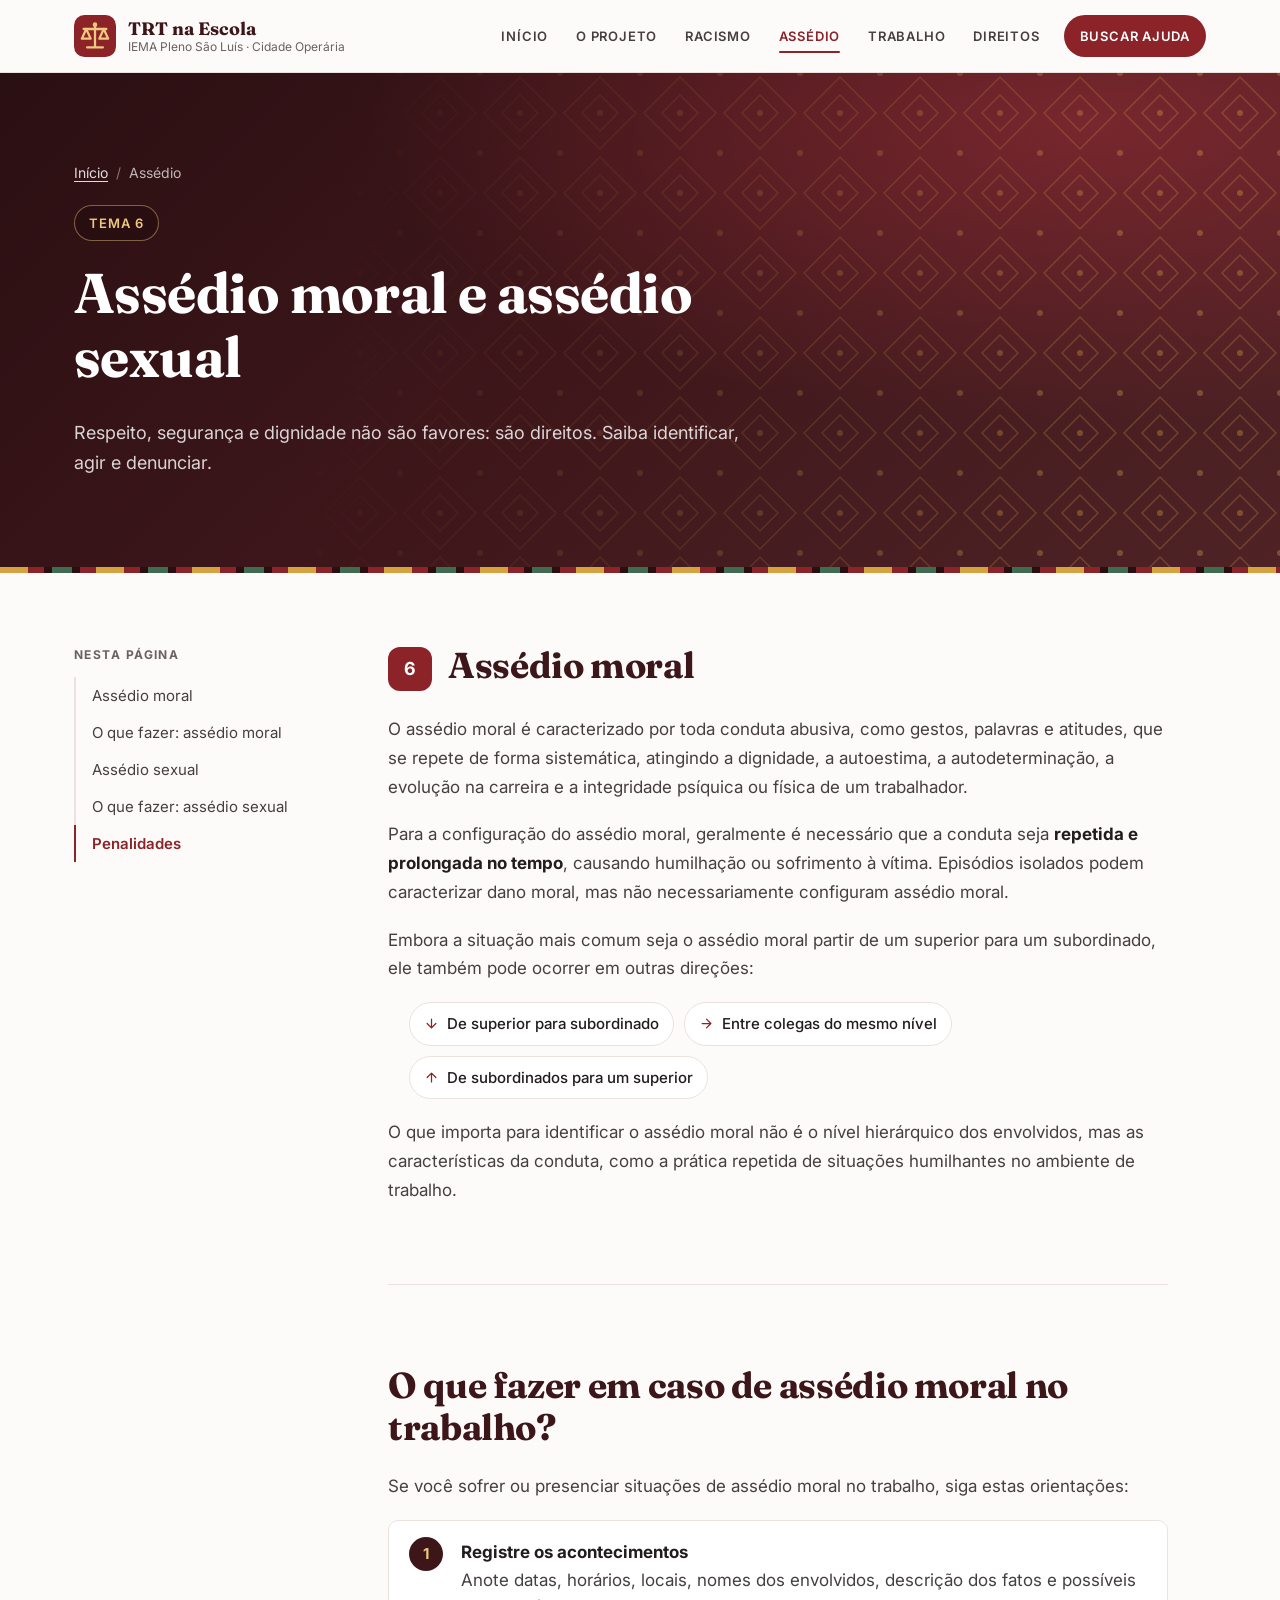
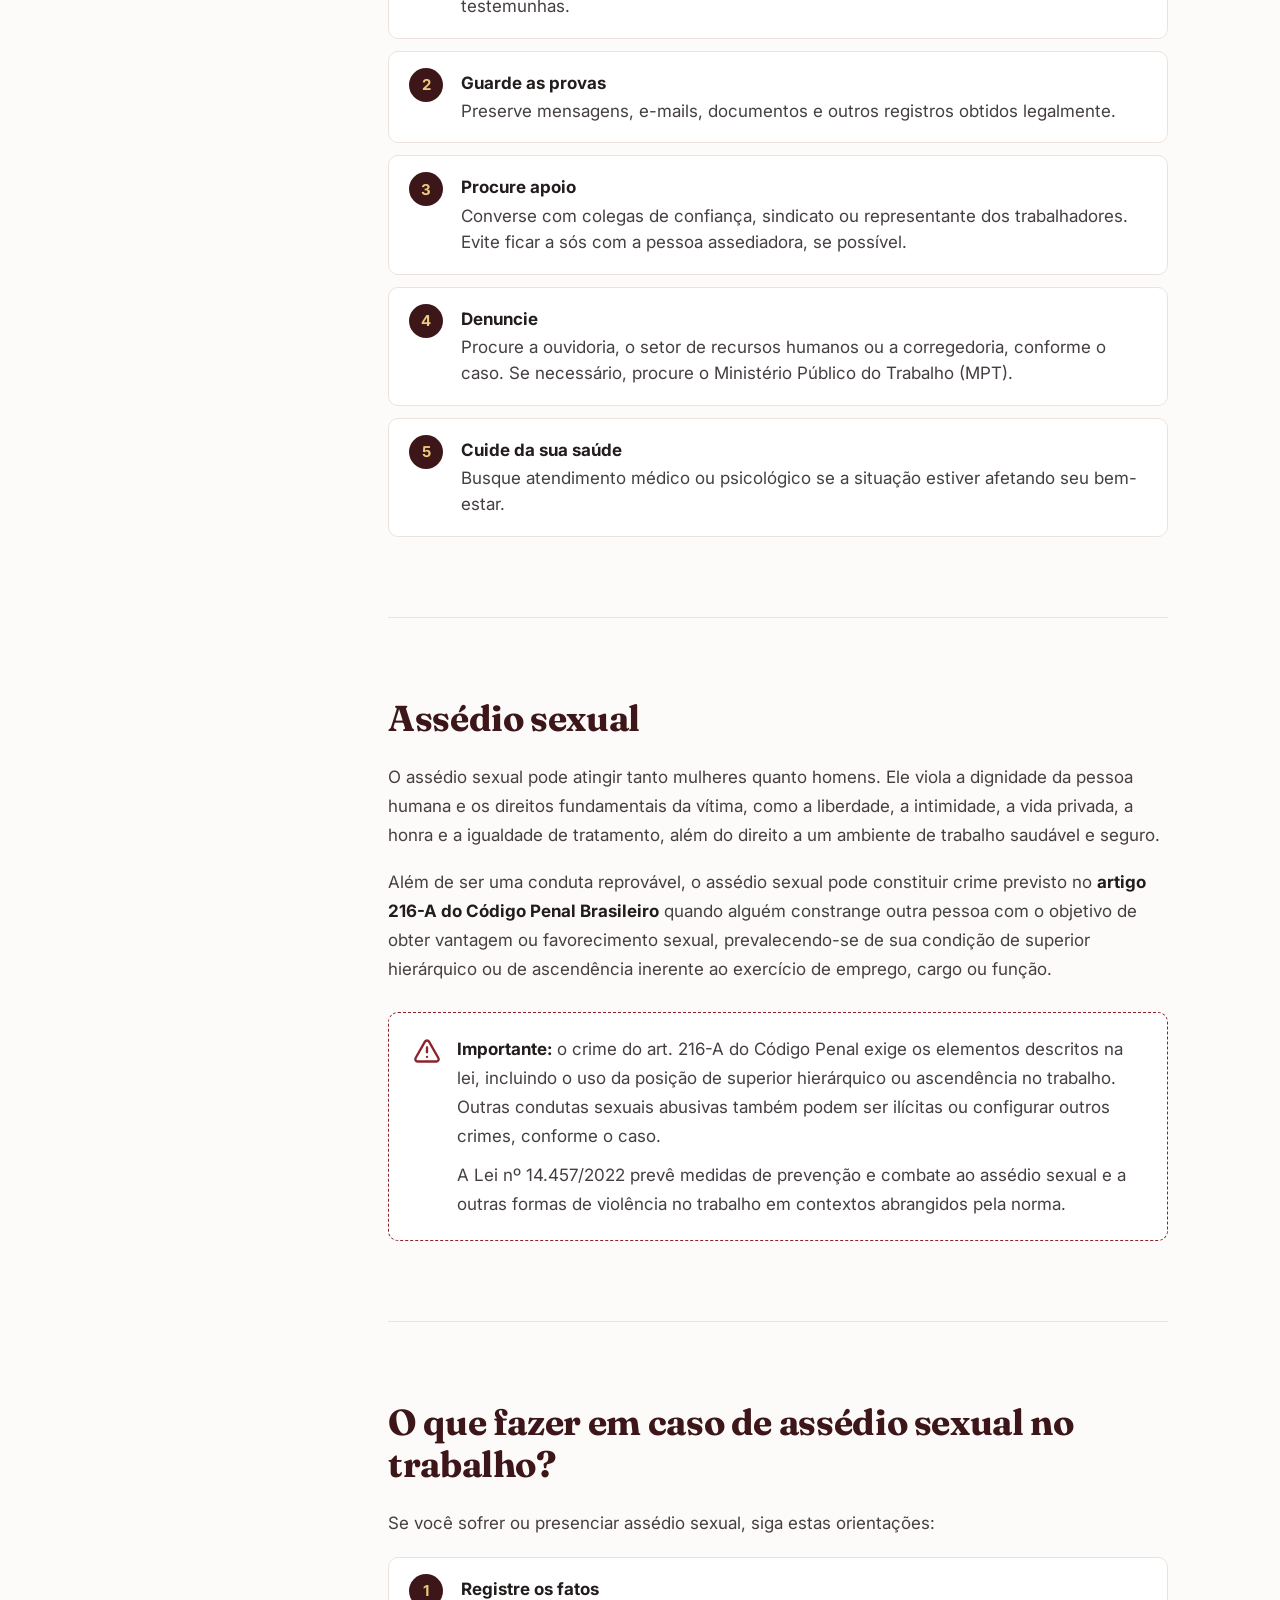
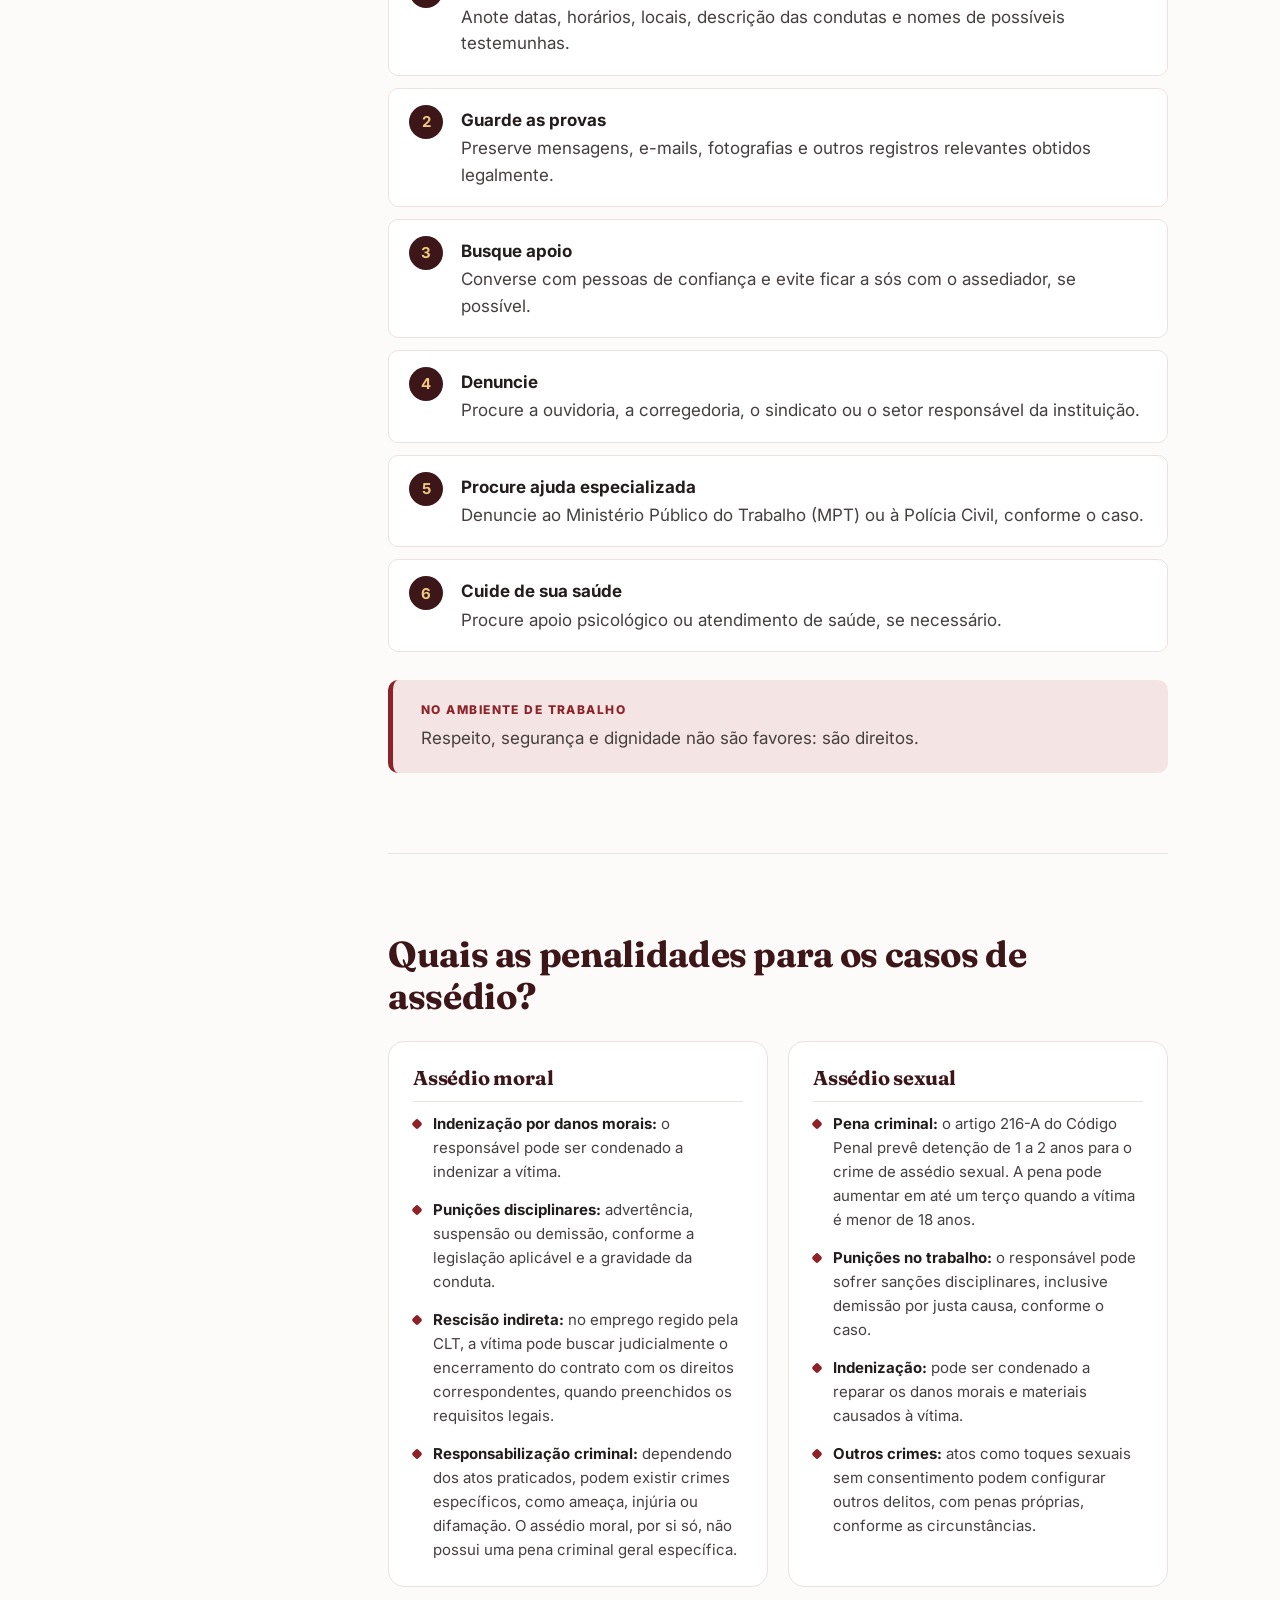
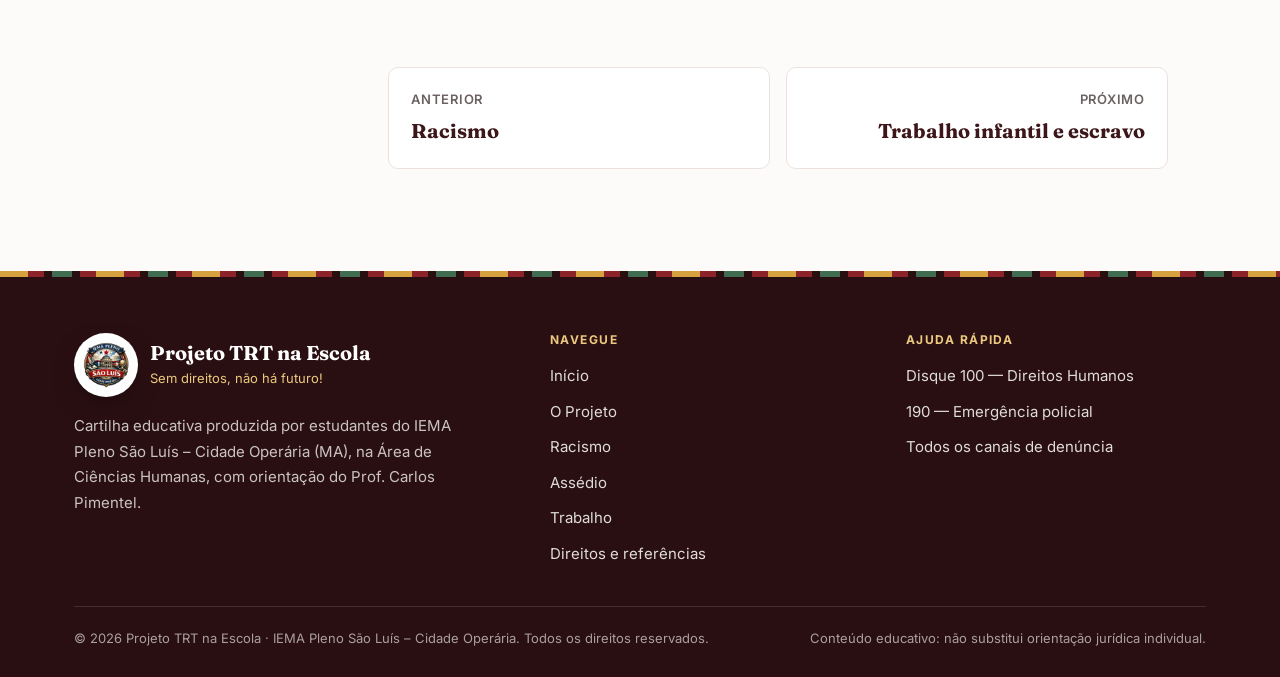
==== assedio.html @ 4704fff2 "Site do Projeto TRT na Escola Cartilha educativa do IEMA Pleno São Luís – Cidade Operária em formato" ====
<!doctype html>
<html lang="pt-BR">
<head>
  <meta charset="utf-8">
  <meta name="viewport" content="width=device-width, initial-scale=1">
  <title>Assédio moral e sexual — TRT na Escola</title>
  <meta name="description" content="O que é assédio moral e assédio sexual no trabalho, o que fazer, como denunciar e quais são as penalidades.">
  <meta name="theme-color" content="#3d161a">
  <meta property="og:type" content="article">
  <meta property="og:locale" content="pt_BR">
  <meta property="og:title" content="Assédio moral e sexual — TRT na Escola">
  <link rel="icon" href="assets/img/favicon.svg" type="image/svg+xml">
  <link rel="preconnect" href="https://fonts.googleapis.com">
  <link rel="preconnect" href="https://fonts.gstatic.com" crossorigin>
  <link href="https://fonts.googleapis.com/css2?family=Fraunces:ital,opsz,wght@0,9..144,500;0,9..144,700;1,9..144,500&family=Inter:wght@400;500;600;700;800&display=swap" rel="stylesheet">
  <link rel="stylesheet" href="assets/css/style.css">
  <script src="assets/js/main.js" defer></script>
</head>
<body>
  <a class="skip-link" href="#conteudo">Pular para o conteúdo</a>

  <header class="site-header">
    <div class="container header-inner">
      <a class="brand" href="index.html" aria-label="Projeto TRT na Escola — página inicial">
        <img class="brand-mark" src="assets/img/favicon.svg" alt="" width="42" height="42">
        <span class="brand-text">
          <strong>TRT na Escola</strong>
          <small>IEMA Pleno São Luís · Cidade Operária</small>
        </span>
      </a>
      <button class="nav-toggle" type="button" aria-expanded="false" aria-controls="menu" aria-label="Abrir menu">
        <svg class="icon icon-open" viewBox="0 0 24 24" aria-hidden="true"><path d="M4 6h16M4 12h16M4 18h16"/></svg>
        <svg class="icon icon-close" viewBox="0 0 24 24" aria-hidden="true"><path d="M18 6 6 18M6 6l12 12"/></svg>
      </button>
      <nav id="menu" class="site-nav" aria-label="Navegação principal">
        <ul>
          <li><a href="index.html">Início</a></li>
          <li><a href="projeto.html">O Projeto</a></li>
          <li><a href="racismo.html">Racismo</a></li>
          <li><a href="assedio.html" aria-current="page">Assédio</a></li>
          <li><a href="trabalho.html">Trabalho</a></li>
          <li><a href="direitos.html">Direitos</a></li>
          <li><a class="nav-cta" href="direitos.html#ajuda">Buscar ajuda</a></li>
        </ul>
      </nav>
    </div>
  </header>

  <main id="conteudo">
    <section class="page-hero" aria-labelledby="page-title">
      <div class="container">
        <ol class="breadcrumb">
          <li><a href="index.html">Início</a></li>
          <li aria-current="page">Assédio</li>
        </ol>
        <p class="eyebrow">Tema 6</p>
        <h1 id="page-title">Assédio moral e assédio sexual</h1>
        <p class="lead">Respeito, segurança e dignidade não são favores: são direitos. Saiba identificar, agir e denunciar.</p>
      </div>
    </section>
    <div class="kente" aria-hidden="true"></div>

    <div class="container doc-layout">
      <nav class="toc" aria-label="Nesta página">
        <p class="toc-title">Nesta página</p>
        <ol>
          <li><a href="#moral">Assédio moral</a></li>
          <li><a href="#moral-o-que-fazer">O que fazer: assédio moral</a></li>
          <li><a href="#sexual">Assédio sexual</a></li>
          <li><a href="#sexual-o-que-fazer">O que fazer: assédio sexual</a></li>
          <li><a href="#penalidades">Penalidades</a></li>
        </ol>
      </nav>

      <article class="prose">
        <section class="doc-section" id="moral" aria-labelledby="moral-title">
          <h2 id="moral-title"><span class="section-num">6</span>Assédio moral</h2>
          <p>O assédio moral é caracterizado por toda conduta abusiva, como gestos, palavras e atitudes, que se repete de forma sistemática, atingindo a dignidade, a autoestima, a autodeterminação, a evolução na carreira e a integridade psíquica ou física de um trabalhador.</p>
          <p>Para a configuração do assédio moral, geralmente é necessário que a conduta seja <strong>repetida e prolongada no tempo</strong>, causando humilhação ou sofrimento à vítima. Episódios isolados podem caracterizar dano moral, mas não necessariamente configuram assédio moral.</p>
          <p>Embora a situação mais comum seja o assédio moral partir de um superior para um subordinado, ele também pode ocorrer em outras direções:</p>
          <ul class="chips" aria-label="Quem pode praticar assédio moral">
            <li><svg class="icon" viewBox="0 0 24 24" aria-hidden="true"><path d="M12 5v14M19 12l-7 7-7-7"/></svg>De superior para subordinado</li>
            <li><svg class="icon" viewBox="0 0 24 24" aria-hidden="true"><path d="M5 12h14M12 5l7 7-7 7"/></svg>Entre colegas do mesmo nível</li>
            <li><svg class="icon" viewBox="0 0 24 24" aria-hidden="true"><path d="M12 19V5M5 12l7-7 7 7"/></svg>De subordinados para um superior</li>
          </ul>
          <p>O que importa para identificar o assédio moral não é o nível hierárquico dos envolvidos, mas as características da conduta, como a prática repetida de situações humilhantes no ambiente de trabalho.</p>
        </section>

        <section class="doc-section" id="moral-o-que-fazer" aria-labelledby="moral-fazer-title">
          <h2 id="moral-fazer-title">O que fazer em caso de assédio moral no trabalho?</h2>
          <p>Se você sofrer ou presenciar situações de assédio moral no trabalho, siga estas orientações:</p>
          <ol class="steps">
            <li><strong>Registre os acontecimentos</strong>Anote datas, horários, locais, nomes dos envolvidos, descrição dos fatos e possíveis testemunhas.</li>
            <li><strong>Guarde as provas</strong>Preserve mensagens, e-mails, documentos e outros registros obtidos legalmente.</li>
            <li><strong>Procure apoio</strong>Converse com colegas de confiança, sindicato ou representante dos trabalhadores. Evite ficar a sós com a pessoa assediadora, se possível.</li>
            <li><strong>Denuncie</strong>Procure a ouvidoria, o setor de recursos humanos ou a corregedoria, conforme o caso. Se necessário, procure o Ministério Público do Trabalho (MPT).</li>
            <li><strong>Cuide da sua saúde</strong>Busque atendimento médico ou psicológico se a situação estiver afetando seu bem-estar.</li>
          </ol>
        </section>

        <section class="doc-section" id="sexual" aria-labelledby="sexual-title">
          <h2 id="sexual-title">Assédio sexual</h2>
          <p>O assédio sexual pode atingir tanto mulheres quanto homens. Ele viola a dignidade da pessoa humana e os direitos fundamentais da vítima, como a liberdade, a intimidade, a vida privada, a honra e a igualdade de tratamento, além do direito a um ambiente de trabalho saudável e seguro.</p>
          <p>Além de ser uma conduta reprovável, o assédio sexual pode constituir crime previsto no <strong>artigo 216-A do Código Penal Brasileiro</strong> quando alguém constrange outra pessoa com o objetivo de obter vantagem ou favorecimento sexual, prevalecendo-se de sua condição de superior hierárquico ou de ascendência inerente ao exercício de emprego, cargo ou função.</p>
          <div class="law-box">
            <svg class="icon" viewBox="0 0 24 24" aria-hidden="true"><path d="m21.73 18-8-14a2 2 0 0 0-3.48 0l-8 14A2 2 0 0 0 4 21h16a2 2 0 0 0 1.73-3ZM12 9v4M12 17h.01"/></svg>
            <div>
              <p><strong>Importante:</strong> o crime do art. 216-A do Código Penal exige os elementos descritos na lei, incluindo o uso da posição de superior hierárquico ou ascendência no trabalho. Outras condutas sexuais abusivas também podem ser ilícitas ou configurar outros crimes, conforme o caso.</p>
              <p>A Lei nº 14.457/2022 prevê medidas de prevenção e combate ao assédio sexual e a outras formas de violência no trabalho em contextos abrangidos pela norma.</p>
            </div>
          </div>
        </section>

        <section class="doc-section" id="sexual-o-que-fazer" aria-labelledby="sexual-fazer-title">
          <h2 id="sexual-fazer-title">O que fazer em caso de assédio sexual no trabalho?</h2>
          <p>Se você sofrer ou presenciar assédio sexual, siga estas orientações:</p>
          <ol class="steps">
            <li><strong>Registre os fatos</strong>Anote datas, horários, locais, descrição das condutas e nomes de possíveis testemunhas.</li>
            <li><strong>Guarde as provas</strong>Preserve mensagens, e-mails, fotografias e outros registros relevantes obtidos legalmente.</li>
            <li><strong>Busque apoio</strong>Converse com pessoas de confiança e evite ficar a sós com o assediador, se possível.</li>
            <li><strong>Denuncie</strong>Procure a ouvidoria, a corregedoria, o sindicato ou o setor responsável da instituição.</li>
            <li><strong>Procure ajuda especializada</strong>Denuncie ao Ministério Público do Trabalho (MPT) ou à Polícia Civil, conforme o caso.</li>
            <li><strong>Cuide de sua saúde</strong>Procure apoio psicológico ou atendimento de saúde, se necessário.</li>
          </ol>
          <aside class="callout">
            <span class="callout-label">No ambiente de trabalho</span>
            <p>Respeito, segurança e dignidade não são favores: são direitos.</p>
          </aside>
        </section>

        <section class="doc-section" id="penalidades" aria-labelledby="penalidades-title">
          <h2 id="penalidades-title">Quais as penalidades para os casos de assédio?</h2>
          <div class="penalty-grid">
            <div class="penalty-card">
              <h3>Assédio moral</h3>
              <ul>
                <li><strong>Indenização por danos morais:</strong> o responsável pode ser condenado a indenizar a vítima.</li>
                <li><strong>Punições disciplinares:</strong> advertência, suspensão ou demissão, conforme a legislação aplicável e a gravidade da conduta.</li>
                <li><strong>Rescisão indireta:</strong> no emprego regido pela CLT, a vítima pode buscar judicialmente o encerramento do contrato com os direitos correspondentes, quando preenchidos os requisitos legais.</li>
                <li><strong>Responsabilização criminal:</strong> dependendo dos atos praticados, podem existir crimes específicos, como ameaça, injúria ou difamação. O assédio moral, por si só, não possui uma pena criminal geral específica.</li>
              </ul>
            </div>
            <div class="penalty-card">
              <h3>Assédio sexual</h3>
              <ul>
                <li><strong>Pena criminal:</strong> o artigo 216-A do Código Penal prevê detenção de 1 a 2 anos para o crime de assédio sexual. A pena pode aumentar em até um terço quando a vítima é menor de 18 anos.</li>
                <li><strong>Punições no trabalho:</strong> o responsável pode sofrer sanções disciplinares, inclusive demissão por justa causa, conforme o caso.</li>
                <li><strong>Indenização:</strong> pode ser condenado a reparar os danos morais e materiais causados à vítima.</li>
                <li><strong>Outros crimes:</strong> atos como toques sexuais sem consentimento podem configurar outros delitos, com penas próprias, conforme as circunstâncias.</li>
              </ul>
            </div>
          </div>
        </section>

        <nav class="page-nav" aria-label="Navegação entre páginas">
          <a href="racismo.html"><small>Anterior</small><span>Racismo</span></a>
          <a class="next" href="trabalho.html"><small>Próximo</small><span>Trabalho infantil e escravo</span></a>
        </nav>
      </article>
    </div>
  </main>

  <footer class="site-footer">
    <div class="kente" aria-hidden="true"></div>
    <div class="container">
      <div class="footer-grid">
        <div>
          <div class="footer-brand">
            <img class="school-seal footer-seal" src="assets/img/logo-iema.png" alt="Logo do IEMA Pleno São Luís – Cidade Operária" width="64" height="64">
            <div><strong>Projeto TRT na Escola</strong><small>Sem direitos, não há futuro!</small></div>
          </div>
          <p>Cartilha educativa produzida por estudantes do IEMA Pleno São Luís – Cidade Operária (MA), na Área de Ciências Humanas, com orientação do Prof. Carlos Pimentel.</p>
        </div>
        <nav aria-label="Rodapé">
          <h2>Navegue</h2>
          <ul>
            <li><a href="index.html">Início</a></li>
            <li><a href="projeto.html">O Projeto</a></li>
            <li><a href="racismo.html">Racismo</a></li>
            <li><a href="assedio.html">Assédio</a></li>
            <li><a href="trabalho.html">Trabalho</a></li>
            <li><a href="direitos.html">Direitos e referências</a></li>
          </ul>
        </nav>
        <div>
          <h2>Ajuda rápida</h2>
          <ul>
            <li><a href="tel:100">Disque 100 — Direitos Humanos</a></li>
            <li><a href="tel:190">190 — Emergência policial</a></li>
            <li><a href="direitos.html#ajuda">Todos os canais de denúncia</a></li>
          </ul>
        </div>
      </div>
      <div class="footer-bottom">
        <p>© <span data-year>2026</span> Projeto TRT na Escola · IEMA Pleno São Luís – Cidade Operária. Todos os direitos reservados.</p>
        <p>Conteúdo educativo: não substitui orientação jurídica individual.</p>
      </div>
    </div>
  </footer>

  <button class="to-top" type="button" aria-label="Voltar ao topo">
    <svg class="icon" viewBox="0 0 24 24" aria-hidden="true"><path d="m5 12 7-7 7 7M12 19V5"/></svg>
  </button>
</body>
</html>
---- assets/css/style.css ----
/* ==========================================================================
   Projeto TRT na Escola — IEMA Pleno São Luís Cidade Operária
   Folha de estilos principal
   ========================================================================== */

/* ---------- Tokens ---------- */
:root {
  --wine-950: #2a0f12;
  --wine-900: #3d161a;
  --wine-800: #4f2326;
  --red-700: #8b2329;
  --red-600: #a3313a;
  --gold-500: #d6a23f;
  --gold-300: #ecc97e;
  --rose-100: #f4e4e3;
  --rose-50: #faf2f1;
  --sage-100: #e3ece4;
  --sage-600: #3f6b51;
  --sage-700: #2f5440;

  --ink: #221c1c;
  --ink-soft: #463f3f;
  --muted: #6b6161;
  --line: #ebe2de;
  --paper: #fdfbf9;
  --surface: #ffffff;

  --font-display: "Fraunces", Georgia, "Times New Roman", serif;
  --font-body: "Inter", system-ui, -apple-system, "Segoe UI", Roboto, sans-serif;

  --radius: 16px;
  --radius-sm: 10px;
  --shadow-sm: 0 1px 2px rgba(42, 15, 18, .05), 0 1px 3px rgba(42, 15, 18, .07);
  --shadow-md: 0 14px 32px -14px rgba(42, 15, 18, .28);
  --header-h: 72px;
  --container: 1180px;
  --gutter: 16px;
}

@media (min-width: 640px) {
  :root { --gutter: 24px; }
}

/* ---------- Base ---------- */
*, *::before, *::after { box-sizing: border-box; }

html {
  -webkit-text-size-adjust: 100%;
  scroll-behavior: smooth;
  scroll-padding-top: calc(var(--header-h) + 16px);
}

body {
  margin: 0;
  font-family: var(--font-body);
  font-size: 1.0625rem;
  line-height: 1.7;
  color: var(--ink);
  background: var(--paper);
  -webkit-font-smoothing: antialiased;
  overflow-x: hidden;
}

img, svg { display: block; max-width: 100%; }

a { color: var(--red-700); text-underline-offset: 3px; }
a:hover { color: var(--wine-800); }

h1, h2, h3, h4 {
  font-family: var(--font-display);
  font-weight: 700;
  line-height: 1.15;
  color: var(--wine-900);
  margin: 0 0 .5em;
  letter-spacing: -.01em;
}

p { margin: 0 0 1.1em; }

:focus-visible {
  outline: 3px solid var(--gold-500);
  outline-offset: 3px;
  border-radius: 4px;
}

.container {
  width: 100%;
  max-width: var(--container);
  margin-inline: auto;
  padding-inline: var(--gutter);
}

.visually-hidden {
  position: absolute !important;
  width: 1px; height: 1px;
  overflow: hidden;
  clip: rect(0 0 0 0);
  white-space: nowrap;
}

.skip-link {
  position: absolute;
  left: 16px; top: -60px;
  z-index: 200;
  padding: 10px 16px;
  background: var(--gold-500);
  color: var(--wine-950);
  font-weight: 700;
  border-radius: var(--radius-sm);
  text-decoration: none;
  transition: top .2s;
}
.skip-link:focus { top: 12px; }

.icon {
  width: 1.25em; height: 1.25em;
  flex: none;
  fill: none;
  stroke: currentColor;
  stroke-width: 2;
  stroke-linecap: round;
  stroke-linejoin: round;
}

/* Faixa decorativa inspirada em padronagens afro-brasileiras */
.kente {
  height: 6px;
  background: repeating-linear-gradient(90deg,
    var(--gold-500) 0 28px,
    var(--red-700) 28px 44px,
    var(--wine-950) 44px 52px,
    var(--sage-600) 52px 72px,
    var(--wine-950) 72px 80px,
    var(--red-700) 80px 96px);
}

/* ---------- Header ---------- */
.site-header {
  position: sticky;
  top: 0;
  z-index: 100;
  background: rgba(253, 251, 249, .92);
  backdrop-filter: saturate(160%) blur(10px);
  -webkit-backdrop-filter: saturate(160%) blur(10px);
  border-bottom: 1px solid var(--line);
  transition: box-shadow .25s;
}
.site-header.is-scrolled { box-shadow: 0 6px 20px -12px rgba(42, 15, 18, .35); }

.header-inner {
  display: flex;
  align-items: center;
  gap: 16px;
  min-height: var(--header-h);
}

.brand {
  display: flex;
  align-items: center;
  gap: 12px;
  text-decoration: none;
  color: var(--ink);
  margin-right: auto;
  min-width: 0;
}
.brand-mark { width: 42px; height: 42px; flex: none; }
.brand-text { display: flex; flex-direction: column; line-height: 1.2; min-width: 0; }
.brand-text strong {
  font-family: var(--font-display);
  font-size: 1.125rem;
  color: var(--wine-900);
}
.brand-text small {
  font-size: .75rem;
  color: var(--muted);
  white-space: nowrap;
  overflow: hidden;
  text-overflow: ellipsis;
}

.site-nav ul {
  list-style: none;
  margin: 0;
  padding: 0;
  display: flex;
  align-items: center;
  gap: 4px;
}
.site-nav a {
  position: relative;
  display: block;
  padding: 10px 12px;
  font-size: .8125rem;
  font-weight: 600;
  letter-spacing: .06em;
  text-transform: uppercase;
  text-decoration: none;
  color: var(--ink-soft);
  border-radius: 8px;
  transition: color .2s, background-color .2s;
}
.site-nav a:hover { color: var(--red-700); background: var(--rose-50); }
.site-nav a[aria-current="page"] { color: var(--red-700); }
.site-nav a[aria-current="page"]::after {
  content: "";
  position: absolute;
  left: 12px; right: 12px; bottom: 4px;
  height: 2px;
  border-radius: 2px;
  background: var(--red-700);
}
.site-nav .nav-cta {
  margin-left: 8px;
  background: var(--red-700);
  color: #fff;
  padding-inline: 16px;
  border-radius: 999px;
}
.site-nav .nav-cta:hover { background: var(--wine-800); color: #fff; }

.nav-toggle {
  display: none;
  align-items: center;
  justify-content: center;
  width: 44px; height: 44px;
  border: 1px solid var(--line);
  border-radius: 10px;
  background: var(--surface);
  color: var(--wine-900);
  cursor: pointer;
}
.nav-toggle .icon { width: 22px; height: 22px; }
.nav-toggle .icon-close { display: none; }
.nav-toggle[aria-expanded="true"] .icon-open { display: none; }
.nav-toggle[aria-expanded="true"] .icon-close { display: block; }

@media (max-width: 1139px) {
  .nav-toggle { display: inline-flex; }
  .site-nav {
    position: absolute;
    top: 100%; left: 0; right: 0;
    background: var(--paper);
    border-bottom: 1px solid var(--line);
    box-shadow: 0 18px 30px -18px rgba(42, 15, 18, .35);
    max-height: 0;
    overflow: hidden;
    visibility: hidden;
    transition: max-height .3s ease, visibility .3s;
  }
  .site-nav.is-open { max-height: 80vh; visibility: visible; }
  .site-nav ul {
    flex-direction: column;
    align-items: stretch;
    gap: 2px;
    padding: 12px var(--gutter) 20px;
  }
  .site-nav a { padding: 14px 12px; font-size: .875rem; }
  .site-nav a[aria-current="page"] { background: var(--rose-50); }
  .site-nav a[aria-current="page"]::after { display: none; }
  .site-nav .nav-cta { margin: 8px 0 0; text-align: center; }
}

@media (max-width: 380px) {
  .brand-text small { display: none; }
}

/* ---------- Botões ---------- */
.btn {
  display: inline-flex;
  align-items: center;
  justify-content: center;
  gap: 10px;
  min-height: 48px;
  padding: 12px 22px;
  border-radius: 999px;
  border: 2px solid transparent;
  font: 600 1rem/1.2 var(--font-body);
  text-decoration: none;
  cursor: pointer;
  transition: transform .2s, background-color .2s, color .2s, border-color .2s;
}
.btn:hover { transform: translateY(-1px); }
.btn-primary { background: var(--gold-500); color: var(--wine-950); }
.btn-primary:hover { background: var(--gold-300); color: var(--wine-950); }
.btn-ghost { border-color: rgba(255, 255, 255, .5); color: #fff; }
.btn-ghost:hover { border-color: #fff; background: rgba(255, 255, 255, .08); color: #fff; }
.btn-dark { background: var(--red-700); color: #fff; }
.btn-dark:hover { background: var(--wine-800); color: #fff; }
.btn-outline { border-color: var(--red-700); color: var(--red-700); background: transparent; }
.btn-outline:hover { background: var(--red-700); color: #fff; }

/* ---------- Hero ---------- */
.hero, .page-hero {
  position: relative;
  isolation: isolate;
  overflow: hidden;
  color: #fff;
  background:
    radial-gradient(1200px 500px at 85% 10%, rgba(163, 49, 58, .55), transparent 60%),
    linear-gradient(135deg, var(--wine-950) 0%, var(--wine-900) 45%, var(--wine-800) 100%);
}
.hero::before, .page-hero::before {
  content: "";
  position: absolute;
  inset: 0;
  z-index: -1;
  background-image: url("data:image/svg+xml,%3Csvg xmlns='http://www.w3.org/2000/svg' width='80' height='80' viewBox='0 0 80 80'%3E%3Cg fill='none' stroke='%23d6a23f' stroke-opacity='.28' stroke-width='1.4'%3E%3Cpath d='M40 4 76 40 40 76 4 40Z'/%3E%3Cpath d='M40 22 58 40 40 58 22 40Z'/%3E%3C/g%3E%3Cg fill='%23d6a23f' fill-opacity='.35'%3E%3Ccircle cx='40' cy='40' r='3'/%3E%3Ccircle cx='0' cy='0' r='3'/%3E%3Ccircle cx='80' cy='0' r='3'/%3E%3Ccircle cx='0' cy='80' r='3'/%3E%3Ccircle cx='80' cy='80' r='3'/%3E%3C/g%3E%3C/svg%3E");
  background-size: 80px 80px;
  -webkit-mask-image: linear-gradient(100deg, transparent 25%, #000 85%);
  mask-image: linear-gradient(100deg, transparent 25%, #000 85%);
}

.hero-inner {
  display: grid;
  gap: 40px;
  align-items: center;
  padding-block: clamp(56px, 10vw, 120px);
}
@media (min-width: 960px) {
  .hero-inner { grid-template-columns: minmax(0, 1.35fr) minmax(0, .8fr); gap: 64px; }
}

.eyebrow {
  display: inline-flex;
  align-items: center;
  gap: 8px;
  margin: 0 0 20px;
  font-size: .8125rem;
  font-weight: 600;
  letter-spacing: .08em;
  text-transform: uppercase;
}
.hero .eyebrow, .page-hero .eyebrow {
  padding: 6px 14px;
  border: 1px solid rgba(236, 201, 126, .45);
  border-radius: 999px;
  color: var(--gold-300);
  background: rgba(0, 0, 0, .15);
}

.hero h1 {
  color: #fff;
  font-size: clamp(2.5rem, 7vw, 4.75rem);
  line-height: 1.02;
  margin-bottom: 16px;
  text-transform: uppercase;
  letter-spacing: -.015em;
}
.hero h1 span { display: block; color: var(--gold-300); }
.hero-tagline {
  font-family: var(--font-display);
  font-style: italic;
  font-weight: 500;
  font-size: clamp(1.375rem, 3vw, 2rem);
  line-height: 1.25;
  margin: 0 0 24px;
  color: #fff;
}
.hero-lead {
  max-width: 56ch;
  font-size: 1.125rem;
  color: rgba(255, 255, 255, .82);
  margin-bottom: 32px;
}
.hero-actions { display: flex; flex-wrap: wrap; gap: 12px; }

.hero-card {
  position: relative;
  padding: 28px;
  border-radius: var(--radius);
  background: rgba(255, 255, 255, .06);
  border: 1px solid rgba(255, 255, 255, .14);
  backdrop-filter: blur(6px);
}
.hero-card-label {
  font-size: .75rem;
  font-weight: 700;
  letter-spacing: .12em;
  text-transform: uppercase;
  color: var(--gold-300);
  margin-bottom: 8px;
}
.hero-card h2 { color: #fff; font-size: 1.5rem; margin-bottom: 16px; }
.hero-card ul { list-style: none; margin: 0; padding: 0; display: grid; gap: 12px; }
.hero-card li {
  display: flex;
  gap: 12px;
  align-items: flex-start;
  font-size: .9375rem;
  line-height: 1.5;
  color: rgba(255, 255, 255, .85);
}
.hero-card li .icon { color: var(--gold-300); margin-top: 2px; }

/* Logo da escola: selo circular sobre base branca */
.school-seal {
  border-radius: 50%;
  background: #fff;
  padding: 4px;
  box-shadow: 0 10px 28px -10px rgba(0, 0, 0, .5);
}
.hero-seal {
  width: 132px; height: 132px;
  margin: -84px auto 16px;
}
@media (max-width: 959px) {
  .hero-card { margin-top: 56px; }
}

.credits-seal {
  display: flex;
  align-items: center;
  gap: 20px;
  margin: 24px 0 0;
}
.credits-seal .school-seal { width: 120px; height: 120px; box-shadow: var(--shadow-md); }
.credits-seal figcaption { color: var(--muted); line-height: 1.4; }
.credits-seal strong { display: block; font-family: var(--font-display); font-size: 1.375rem; color: var(--wine-900); }

.footer-seal { width: 64px; height: 64px; padding: 3px; flex: none; }

/* Hero das páginas internas */
.page-hero .container { padding-block: clamp(48px, 8vw, 88px); }
.page-hero h1 {
  color: #fff;
  font-size: clamp(2.125rem, 5.5vw, 3.5rem);
  max-width: 20ch;
}
.page-hero p.lead {
  max-width: 62ch;
  font-size: 1.125rem;
  color: rgba(255, 255, 255, .82);
  margin: 0;
}
.breadcrumb {
  display: flex;
  flex-wrap: wrap;
  gap: 8px;
  margin: 0 0 20px;
  padding: 0;
  list-style: none;
  font-size: .875rem;
  color: rgba(255, 255, 255, .7);
}
.breadcrumb a { color: rgba(255, 255, 255, .85); }
.breadcrumb a:hover { color: #fff; }
.breadcrumb li + li::before { content: "/"; margin-right: 8px; opacity: .6; }

/* ---------- Seções ---------- */
.section { padding-block: clamp(56px, 8vw, 104px); }
.section--tint { background: var(--rose-50); }
.section--sage { background: var(--sage-100); }
.section--dark {
  background: var(--wine-900);
  color: rgba(255, 255, 255, .86);
}
.section--dark h2 { color: #fff; }

.section-head { max-width: 720px; margin-bottom: 48px; }
.section-head.center { margin-inline: auto; text-align: center; }
.section-head .eyebrow { color: var(--red-700); margin-bottom: 12px; }
.section--dark .section-head .eyebrow { color: var(--gold-300); }
.section-head h2 { font-size: clamp(1.875rem, 4vw, 2.75rem); }
.section-head p { color: var(--muted); font-size: 1.125rem; margin: 0; }
.section--dark .section-head p { color: rgba(255, 255, 255, .75); }

/* Sobre (home) */
.split {
  display: grid;
  gap: 40px;
  align-items: start;
}
@media (min-width: 900px) {
  .split { grid-template-columns: minmax(0, 1fr) minmax(0, 1fr); gap: 72px; }
}
.split .section-head { margin-bottom: 0; }
.split-body p { color: var(--ink-soft); }

/* ---------- Cards de temas ---------- */
.topic-grid {
  display: grid;
  gap: 20px;
  grid-template-columns: repeat(auto-fill, minmax(min(100%, 260px), 1fr));
}
.topic-card {
  position: relative;
  display: flex;
  flex-direction: column;
  padding: 28px 24px 24px;
  background: var(--surface);
  border: 1px solid var(--line);
  border-radius: var(--radius);
  text-decoration: none;
  color: var(--ink);
  box-shadow: var(--shadow-sm);
  transition: transform .25s, box-shadow .25s, border-color .25s;
  overflow: hidden;
}
.topic-card::before {
  content: "";
  position: absolute;
  left: 0; top: 0; right: 0;
  height: 4px;
  background: var(--red-700);
  transform: scaleX(0);
  transform-origin: left;
  transition: transform .3s;
}
.topic-card:hover {
  transform: translateY(-4px);
  box-shadow: var(--shadow-md);
  border-color: transparent;
  color: var(--ink);
}
.topic-card:hover::before { transform: scaleX(1); }
.topic-num {
  font-family: var(--font-display);
  font-size: 2.5rem;
  font-weight: 700;
  line-height: 1;
  color: var(--red-700);
  margin-bottom: 16px;
}
.topic-card h3 { font-size: 1.25rem; margin-bottom: 8px; }
.topic-card p { font-size: .9375rem; color: var(--muted); line-height: 1.55; flex: 1; }
.topic-link {
  display: inline-flex;
  align-items: center;
  gap: 6px;
  font-size: .875rem;
  font-weight: 600;
  color: var(--red-700);
}
.topic-card:hover .topic-link .icon { transform: translateX(3px); }
.topic-link .icon { width: 1em; height: 1em; transition: transform .2s; }

/* ---------- Números em destaque ---------- */
.stat-grid {
  display: grid;
  gap: 20px;
  grid-template-columns: repeat(auto-fit, minmax(min(100%, 260px), 1fr));
}
.stat {
  padding: 28px;
  border-radius: var(--radius);
  background: rgba(255, 255, 255, .05);
  border: 1px solid rgba(255, 255, 255, .12);
}
.stat .stat-value {
  font-family: var(--font-display);
  font-size: clamp(2.5rem, 5vw, 3.25rem);
  font-weight: 700;
  line-height: 1;
  color: var(--gold-300);
  margin-bottom: 12px;
}
.stat p { margin: 0; color: rgba(255, 255, 255, .82); font-size: 1rem; line-height: 1.55; }

/* ---------- Destaques (callouts da cartilha) ---------- */
.callout {
  position: relative;
  margin: 28px 0;
  padding: 20px 24px 20px 28px;
  background: var(--rose-100);
  border-radius: var(--radius-sm);
  border-left: 5px solid var(--red-700);
  color: var(--ink);
}
.callout p { margin: 0; }
.callout-label {
  display: block;
  margin-bottom: 4px;
  font-size: .75rem;
  font-weight: 800;
  letter-spacing: .12em;
  text-transform: uppercase;
  color: var(--red-700);
}
.callout--sage { background: var(--sage-100); border-left-color: var(--sage-600); }
.callout--sage .callout-label { color: var(--sage-700); }
.callout--big {
  padding: clamp(28px, 5vw, 48px);
  border-left-width: 0;
  border-radius: var(--radius);
  text-align: center;
}
.callout--big p {
  font-family: var(--font-display);
  font-size: clamp(1.375rem, 3vw, 2rem);
  line-height: 1.3;
  color: var(--wine-900);
  max-width: 34ch;
  margin-inline: auto;
}
.callout--big .callout-label { margin-bottom: 12px; }

/* ---------- Quiz ---------- */
.quiz { display: grid; gap: 20px; max-width: 860px; margin-inline: auto; }
.quiz-item {
  padding: 24px;
  background: var(--surface);
  border: 1px solid var(--line);
  border-radius: var(--radius);
  box-shadow: var(--shadow-sm);
}
.quiz-step {
  font-size: .75rem;
  font-weight: 700;
  letter-spacing: .1em;
  text-transform: uppercase;
  color: var(--red-700);
  margin-bottom: 6px;
}
.quiz-item h3 { font-family: var(--font-body); font-size: 1.125rem; font-weight: 600; color: var(--ink); line-height: 1.45; }
.quiz-options { display: grid; gap: 10px; margin-top: 16px; }
@media (min-width: 640px) {
  .quiz-options.is-binary { grid-template-columns: 1fr 1fr; }
}
.quiz-option {
  display: flex;
  align-items: center;
  gap: 12px;
  width: 100%;
  min-height: 52px;
  padding: 12px 16px;
  text-align: left;
  font: 500 1rem/1.4 var(--font-body);
  color: var(--ink);
  background: var(--paper);
  border: 2px solid var(--line);
  border-radius: var(--radius-sm);
  cursor: pointer;
  transition: border-color .2s, background-color .2s;
}
.quiz-option:hover:not(:disabled) { border-color: var(--red-700); background: var(--rose-50); }
.quiz-option:disabled { cursor: default; }
.quiz-option .mark {
  display: inline-grid;
  place-items: center;
  flex: none;
  width: 28px; height: 28px;
  border-radius: 50%;
  font-size: .8125rem;
  font-weight: 700;
  background: var(--rose-100);
  color: var(--red-700);
}
.quiz-option.is-correct { border-color: var(--sage-600); background: var(--sage-100); }
.quiz-option.is-correct .mark { background: var(--sage-600); color: #fff; }
.quiz-option.is-wrong { border-color: var(--red-600); background: var(--rose-100); }
.quiz-option.is-wrong .mark { background: var(--red-600); color: #fff; }
.quiz-option:disabled:not(.is-correct):not(.is-wrong) { opacity: .55; }
.quiz-feedback { margin: 14px 0 0; font-size: .9375rem; line-height: 1.55; color: var(--ink-soft); }
.quiz-feedback:empty { display: none; }
.quiz-feedback strong { color: var(--wine-900); }
.quiz-result {
  margin-top: 20px;
  text-align: center;
  padding: 28px;
  border-radius: var(--radius);
  background: var(--wine-900);
  color: #fff;
}
.quiz-result[hidden] { display: none; }
.quiz-result h3 { color: #fff; font-size: 1.5rem; }
.quiz-result p { color: rgba(255, 255, 255, .82); }

/* ---------- Canais de ajuda ---------- */
.help-grid {
  display: grid;
  gap: 20px;
  grid-template-columns: repeat(auto-fill, minmax(min(100%, 270px), 1fr));
}
.help-card {
  display: flex;
  flex-direction: column;
  padding: 24px;
  background: var(--surface);
  border: 1px solid var(--line);
  border-radius: var(--radius);
  box-shadow: var(--shadow-sm);
}
.help-icon {
  display: grid;
  place-items: center;
  width: 48px; height: 48px;
  margin-bottom: 16px;
  border-radius: 12px;
  background: var(--rose-100);
  color: var(--red-700);
}
.help-icon .icon { width: 24px; height: 24px; }
.help-card h3 { font-size: 1.1875rem; margin-bottom: 6px; }
.help-card p { font-size: .9375rem; color: var(--muted); line-height: 1.55; flex: 1; }
.help-card .help-action {
  display: inline-flex;
  align-items: center;
  gap: 6px;
  font-weight: 600;
  font-size: .9375rem;
  text-decoration: none;
  word-break: break-word;
}
.help-card .help-action:hover { text-decoration: underline; }
.help-card .help-action .icon { width: 1em; height: 1em; }
.help-card--urgent { background: var(--red-700); border-color: var(--red-700); color: #fff; }
.help-card--urgent h3, .help-card--urgent .help-action { color: #fff; }
.help-card--urgent p { color: rgba(255, 255, 255, .85); }
.help-card--urgent .help-icon { background: rgba(255, 255, 255, .15); color: #fff; }

/* ---------- Layout de conteúdo com sumário lateral ---------- */
.doc-layout {
  display: grid;
  grid-template-columns: minmax(0, 1fr);
  gap: 32px;
  padding-block: clamp(40px, 6vw, 72px) clamp(56px, 8vw, 104px);
}
@media (min-width: 1024px) {
  .doc-layout { grid-template-columns: 250px minmax(0, 1fr); gap: 64px; }
}

.toc { min-width: 0; }
.toc-title {
  margin: 0 0 12px;
  font-size: .75rem;
  font-weight: 700;
  letter-spacing: .12em;
  text-transform: uppercase;
  color: var(--muted);
}
.toc ol { list-style: none; margin: 0; padding: 0; }
.toc a {
  display: block;
  text-decoration: none;
  color: var(--ink-soft);
  font-size: .9375rem;
  line-height: 1.4;
  transition: color .2s, border-color .2s, background-color .2s;
}
.toc a:hover { color: var(--red-700); }
.toc a.is-active { color: var(--red-700); font-weight: 600; }

@media (min-width: 1024px) {
  .toc { position: sticky; top: calc(var(--header-h) + 32px); align-self: start; }
  .toc ol { border-left: 2px solid var(--line); }
  .toc a { padding: 8px 0 8px 16px; margin-left: -2px; border-left: 2px solid transparent; }
  .toc a.is-active { border-left-color: var(--red-700); }
}
@media (max-width: 1023px) {
  .toc ol {
    display: flex;
    gap: 8px;
    overflow-x: auto;
    padding-bottom: 6px;
    scrollbar-width: thin;
  }
  .toc a {
    white-space: nowrap;
    padding: 8px 14px;
    border: 1px solid var(--line);
    border-radius: 999px;
    background: var(--surface);
    font-size: .875rem;
  }
  .toc a.is-active { border-color: var(--red-700); background: var(--rose-50); }
}

/* ---------- Texto corrido ---------- */
.prose { min-width: 0; max-width: 780px; }
.prose p, .prose li { color: var(--ink-soft); }
.prose strong { color: var(--ink); }
.prose ul, .prose ol { padding-left: 1.25em; margin: 0 0 1.1em; }
.prose li { margin-bottom: .4em; }
.prose h3 { font-size: 1.375rem; margin-top: 1.75em; }
.prose h4 { font-family: var(--font-body); font-size: 1.0625rem; font-weight: 700; color: var(--ink); margin-top: 1.5em; }

.doc-section { scroll-margin-top: calc(var(--header-h) + 24px); }
.doc-section + .doc-section {
  margin-top: clamp(48px, 7vw, 80px);
  padding-top: clamp(48px, 7vw, 80px);
  border-top: 1px solid var(--line);
}
.doc-section > h2 {
  display: flex;
  align-items: flex-start;
  gap: 16px;
  font-size: clamp(1.625rem, 3.5vw, 2.25rem);
  margin-bottom: 24px;
}
.section-num {
  display: inline-grid;
  place-items: center;
  flex: none;
  width: 44px; height: 44px;
  margin-top: 2px;
  border-radius: 12px;
  background: var(--red-700);
  color: #fff;
  font-family: var(--font-body);
  font-size: 1.125rem;
  font-weight: 700;
}

/* Cartões de definição (cor, raça, etnia) */
.def-grid { display: grid; gap: 16px; margin: 28px 0; }
@media (min-width: 720px) { .def-grid { grid-template-columns: repeat(3, 1fr); } }
.def-card {
  padding: 22px;
  border-radius: var(--radius-sm);
  background: var(--surface);
  border: 1px solid var(--line);
  border-top: 4px solid var(--red-700);
}
.def-card:nth-child(2) { border-top-color: var(--gold-500); }
.def-card:nth-child(3) { border-top-color: var(--sage-600); }
.def-card h3 {
  margin: 0 0 8px;
  font-family: var(--font-body);
  font-size: .875rem;
  font-weight: 800;
  letter-spacing: .1em;
  text-transform: uppercase;
  color: var(--wine-900);
}
.def-card p { margin: 0; font-size: .9375rem; line-height: 1.6; }

/* Tipos de racismo */
.type-list { display: grid; gap: 16px; margin-top: 28px; }
.type-card {
  padding: 24px;
  background: var(--surface);
  border: 1px solid var(--line);
  border-radius: var(--radius-sm);
}
.type-card h3 {
  display: flex;
  align-items: center;
  gap: 12px;
  margin: 0 0 12px;
  font-size: 1.25rem;
}
.type-card h3::before {
  content: "";
  width: 10px; height: 10px;
  flex: none;
  border-radius: 3px;
  background: var(--red-700);
  transform: rotate(45deg);
}
.type-card p:last-child { margin-bottom: 0; }

/* Comparativo */
.compare { display: grid; gap: 16px; margin: 28px 0; }
@media (min-width: 720px) { .compare { grid-template-columns: repeat(3, 1fr); } }
.compare-item {
  padding: 24px;
  border-radius: var(--radius-sm);
  background: var(--rose-50);
  border: 1px solid var(--rose-100);
}
.compare-item .compare-tag {
  display: inline-block;
  margin-bottom: 12px;
  padding: 4px 10px;
  border-radius: 999px;
  font-size: .75rem;
  font-weight: 700;
  letter-spacing: .08em;
  text-transform: uppercase;
  background: var(--red-700);
  color: #fff;
}
.compare-item h3 { margin: 0 0 8px; font-size: 1.25rem; }
.compare-item p { margin: 0; font-size: .9375rem; line-height: 1.6; }

/* Caixa de base legal */
.law-box {
  display: flex;
  gap: 16px;
  margin: 28px 0;
  padding: 22px 24px;
  border-radius: var(--radius-sm);
  background: var(--surface);
  border: 1px dashed var(--red-700);
}
.law-box .icon { width: 28px; height: 28px; color: var(--red-700); margin-top: 2px; }
.law-box p { margin: 0; }
.law-box p + p { margin-top: .6em; }

/* Direções do assédio */
.chips { display: flex; flex-wrap: wrap; gap: 10px; margin: 20px 0 28px; padding: 0; list-style: none; }
.chips li {
  display: inline-flex;
  align-items: center;
  gap: 8px;
  margin: 0;
  padding: 8px 14px;
  border-radius: 999px;
  background: var(--surface);
  border: 1px solid var(--line);
  font-size: .9375rem;
  font-weight: 500;
  color: var(--ink);
}
.chips .icon { width: 1em; height: 1em; color: var(--red-700); }

/* Passo a passo */
.steps {
  counter-reset: step;
  list-style: none;
  padding: 0 !important;
  margin: 24px 0 32px;
  display: grid;
  gap: 12px;
}
.steps li {
  counter-increment: step;
  position: relative;
  margin: 0;
  padding: 18px 20px 18px 72px;
  background: var(--surface);
  border: 1px solid var(--line);
  border-radius: var(--radius-sm);
  line-height: 1.55;
}
.steps li::before {
  content: counter(step);
  position: absolute;
  left: 20px; top: 16px;
  display: grid;
  place-items: center;
  width: 34px; height: 34px;
  border-radius: 50%;
  background: var(--wine-900);
  color: var(--gold-300);
  font-weight: 700;
  font-size: .9375rem;
}
.steps strong { display: block; color: var(--ink); margin-bottom: 2px; }

/* Penalidades */
.penalty-grid { display: grid; gap: 20px; margin-top: 24px; }
@media (min-width: 800px) { .penalty-grid { grid-template-columns: 1fr 1fr; } }
.penalty-card {
  padding: 24px;
  border-radius: var(--radius);
  background: var(--surface);
  border: 1px solid var(--line);
}
.penalty-card h3 { margin-top: 0; font-size: 1.25rem; padding-bottom: 12px; border-bottom: 1px solid var(--line); }
.penalty-card ul { list-style: none; padding: 0; margin: 0; display: grid; gap: 14px; }
.penalty-card li { margin: 0; font-size: .9375rem; line-height: 1.6; padding-left: 20px; position: relative; }
.penalty-card li::before {
  content: "";
  position: absolute;
  left: 0; top: .55em;
  width: 8px; height: 8px;
  border-radius: 2px;
  background: var(--red-700);
  transform: rotate(45deg);
}

/* Linha do tempo de idades */
.age-track { display: grid; gap: 16px; margin: 28px 0; }
@media (min-width: 760px) { .age-track { grid-template-columns: repeat(3, 1fr); } }
.age-step {
  position: relative;
  padding: 24px 22px 22px;
  background: var(--surface);
  border: 1px solid var(--line);
  border-radius: var(--radius-sm);
  overflow: hidden;
}
.age-step::before {
  content: "";
  position: absolute;
  left: 0; top: 0; right: 0;
  height: 6px;
  background: var(--red-700);
}
.age-step--aprendiz::before { background: var(--gold-500); }
.age-step--permitido::before { background: var(--sage-600); }
.age-range {
  font-family: var(--font-display);
  font-size: 1.75rem;
  font-weight: 700;
  line-height: 1.1;
  color: var(--wine-900);
}
.age-status {
  display: inline-block;
  margin: 10px 0;
  padding: 3px 10px;
  border-radius: 999px;
  font-size: .75rem;
  font-weight: 700;
  letter-spacing: .06em;
  text-transform: uppercase;
  background: var(--rose-100);
  color: var(--red-700);
}
.age-step--aprendiz .age-status { background: #f8ecd2; color: #7a5410; }
.age-step--permitido .age-status { background: var(--sage-100); color: var(--sage-700); }
.age-step p { margin: 0; font-size: .9375rem; line-height: 1.55; }

/* Grade de características */
.feature-grid { display: grid; gap: 16px; margin: 28px 0; }
@media (min-width: 640px) { .feature-grid { grid-template-columns: 1fr 1fr; } }
.feature {
  padding: 22px;
  border-radius: var(--radius-sm);
  background: var(--rose-50);
  border: 1px solid var(--rose-100);
}
.feature h3 { margin: 0 0 6px; font-size: 1.125rem; }
.feature p { margin: 0; font-size: .9375rem; line-height: 1.55; }

/* Caso para análise */
.story {
  margin: 32px 0;
  padding: 28px;
  border-radius: var(--radius);
  background: var(--wine-900);
  color: rgba(255, 255, 255, .88);
}
.story .callout-label { color: var(--gold-300); }
.story p { color: rgba(255, 255, 255, .88); margin: 0; }
.story blockquote {
  margin: 8px 0 14px;
  font-family: var(--font-display);
  font-size: clamp(1.125rem, 2.4vw, 1.375rem);
  line-height: 1.45;
  color: #fff;
}

/* Lista de verificação */
.checklist { list-style: none; padding: 0 !important; display: grid; gap: 12px; margin: 20px 0 28px; }
@media (min-width: 640px) { .checklist { grid-template-columns: 1fr 1fr; } }
.checklist li {
  display: flex;
  gap: 12px;
  align-items: flex-start;
  margin: 0;
  padding: 16px 18px;
  border-radius: var(--radius-sm);
  background: var(--sage-100);
  color: var(--ink);
  line-height: 1.5;
}
.checklist .icon { color: var(--sage-600); margin-top: 1px; stroke-width: 2.5; }

/* Créditos */
.credits {
  margin: 24px 0;
  padding: 8px 24px;
  border-radius: var(--radius);
  background: var(--surface);
  border: 1px solid var(--line);
}
.credits div {
  display: grid;
  gap: 2px 24px;
  padding: 14px 0;
  border-bottom: 1px solid var(--line);
}
.credits div:last-child { border-bottom: 0; }
@media (min-width: 640px) { .credits div { grid-template-columns: 220px 1fr; } }
.credits dt { font-weight: 600; color: var(--ink); }
.credits dd { margin: 0; color: var(--ink-soft); }
.credits .pending { color: var(--muted); font-style: italic; }

/* Como usar */
.howto { display: grid; gap: 16px; margin: 24px 0; padding: 0; list-style: none; }
@media (min-width: 720px) { .howto { grid-template-columns: repeat(3, 1fr); } }
.howto li {
  margin: 0;
  padding: 22px;
  border-radius: var(--radius-sm);
  background: var(--rose-50);
  border: 1px solid var(--rose-100);
}
.howto .icon { width: 28px; height: 28px; color: var(--red-700); margin-bottom: 12px; }
.howto strong { display: block; font-family: var(--font-display); font-size: 1.125rem; color: var(--wine-900); margin-bottom: 4px; }
.howto span { font-size: .9375rem; color: var(--ink-soft); line-height: 1.55; display: block; }

/* Sumário (projeto) */
.summary-list { list-style: none; padding: 0 !important; margin: 20px 0; display: grid; gap: 8px; }
.summary-list a {
  display: flex;
  align-items: center;
  gap: 14px;
  padding: 12px 16px;
  border-radius: var(--radius-sm);
  background: var(--surface);
  border: 1px solid var(--line);
  text-decoration: none;
  color: var(--ink);
  font-weight: 500;
  transition: border-color .2s, background-color .2s;
}
.summary-list a:hover { border-color: var(--red-700); background: var(--rose-50); color: var(--ink); }
.summary-list .n {
  display: inline-grid;
  place-items: center;
  flex: none;
  width: 30px; height: 30px;
  border-radius: 8px;
  background: var(--rose-100);
  color: var(--red-700);
  font-weight: 700;
  font-size: .875rem;
}

/* Leis */
.law-list { list-style: none; padding: 0 !important; margin: 24px 0; display: grid; gap: 12px; }
.law-list li {
  margin: 0;
  display: grid;
  gap: 4px;
  padding: 18px 20px;
  border-radius: var(--radius-sm);
  background: var(--surface);
  border: 1px solid var(--line);
  border-left: 4px solid var(--red-700);
}
.law-list strong { font-family: var(--font-display); font-size: 1.0625rem; color: var(--wine-900); }
.law-list span { font-size: .9375rem; color: var(--ink-soft); line-height: 1.55; }

/* Referências */
.refs { list-style: none; padding: 0 !important; margin: 24px 0 0; display: grid; gap: 14px; }
.refs li {
  margin: 0;
  padding-left: 1.5em;
  text-indent: -1.5em;
  font-size: .9375rem;
  line-height: 1.6;
  color: var(--ink-soft);
  overflow-wrap: anywhere;
}

/* Navegação entre páginas */
.page-nav {
  display: grid;
  gap: 16px;
  margin-top: clamp(48px, 7vw, 80px);
}
@media (min-width: 640px) { .page-nav { grid-template-columns: 1fr 1fr; } }
.page-nav a {
  display: flex;
  flex-direction: column;
  gap: 4px;
  padding: 20px 22px;
  border-radius: var(--radius-sm);
  border: 1px solid var(--line);
  background: var(--surface);
  text-decoration: none;
  transition: border-color .2s, transform .2s;
}
.page-nav a:hover { border-color: var(--red-700); transform: translateY(-2px); }
.page-nav small { font-size: .8125rem; font-weight: 600; letter-spacing: .06em; text-transform: uppercase; color: var(--muted); }
.page-nav span { font-family: var(--font-display); font-size: 1.25rem; font-weight: 700; color: var(--wine-900); }
.page-nav .next { text-align: right; }
@media (min-width: 640px) { .page-nav .next:only-child { grid-column: 2; } }

/* ---------- Rodapé ---------- */
.site-footer {
  background: var(--wine-950);
  color: rgba(255, 255, 255, .75);
  font-size: .9375rem;
}
.footer-grid {
  display: grid;
  gap: 40px;
  padding-block: 56px 40px;
}
@media (min-width: 860px) {
  .footer-grid { grid-template-columns: 1.4fr 1fr 1fr; gap: 56px; }
}
.footer-brand { display: flex; align-items: center; gap: 12px; margin-bottom: 16px; }
.footer-brand strong { font-family: var(--font-display); font-size: 1.25rem; color: #fff; display: block; line-height: 1.2; }
.footer-brand small { color: var(--gold-300); font-size: .8125rem; }
.site-footer h2 {
  font-family: var(--font-body);
  font-size: .75rem;
  font-weight: 700;
  letter-spacing: .12em;
  text-transform: uppercase;
  color: var(--gold-300);
  margin-bottom: 16px;
}
.site-footer ul { list-style: none; margin: 0; padding: 0; display: grid; gap: 10px; }
.site-footer a { color: rgba(255, 255, 255, .85); text-decoration: none; }
.site-footer a:hover { color: #fff; text-decoration: underline; }
.footer-bottom {
  display: flex;
  flex-wrap: wrap;
  justify-content: space-between;
  gap: 8px 24px;
  padding-block: 20px 28px;
  border-top: 1px solid rgba(255, 255, 255, .12);
  font-size: .8125rem;
  color: rgba(255, 255, 255, .6);
}
.footer-bottom p { margin: 0; }

/* ---------- Voltar ao topo ---------- */
.to-top {
  position: fixed;
  right: 16px; bottom: 16px;
  z-index: 90;
  display: grid;
  place-items: center;
  width: 48px; height: 48px;
  border: 0;
  border-radius: 50%;
  background: var(--red-700);
  color: #fff;
  box-shadow: var(--shadow-md);
  cursor: pointer;
  opacity: 0;
  visibility: hidden;
  transform: translateY(10px);
  transition: opacity .25s, transform .25s, visibility .25s, background-color .2s;
}
.to-top:hover { background: var(--wine-800); }
.to-top.is-visible { opacity: 1; visibility: visible; transform: none; }

/* ---------- Animações de entrada ---------- */
.js .reveal { opacity: 0; transform: translateY(16px); transition: opacity .6s ease, transform .6s ease; }
.js .reveal.is-visible { opacity: 1; transform: none; }

@media (prefers-reduced-motion: reduce) {
  html { scroll-behavior: auto; }
  *, *::before, *::after { transition-duration: .01ms !important; animation-duration: .01ms !important; }
  .js .reveal { opacity: 1; transform: none; }
}

/* ---------- Impressão ---------- */
@media print {
  .site-header, .site-footer, .to-top, .toc, .page-nav, .hero-actions, .kente { display: none !important; }
  .hero, .page-hero { background: none; color: #000; }
  .hero::before, .page-hero::before { display: none; }
  .hero h1, .page-hero h1, .page-hero p.lead, .hero-lead, .hero-tagline { color: #000; }
  .doc-layout { display: block; }
  body { background: #fff; font-size: 11pt; }
}
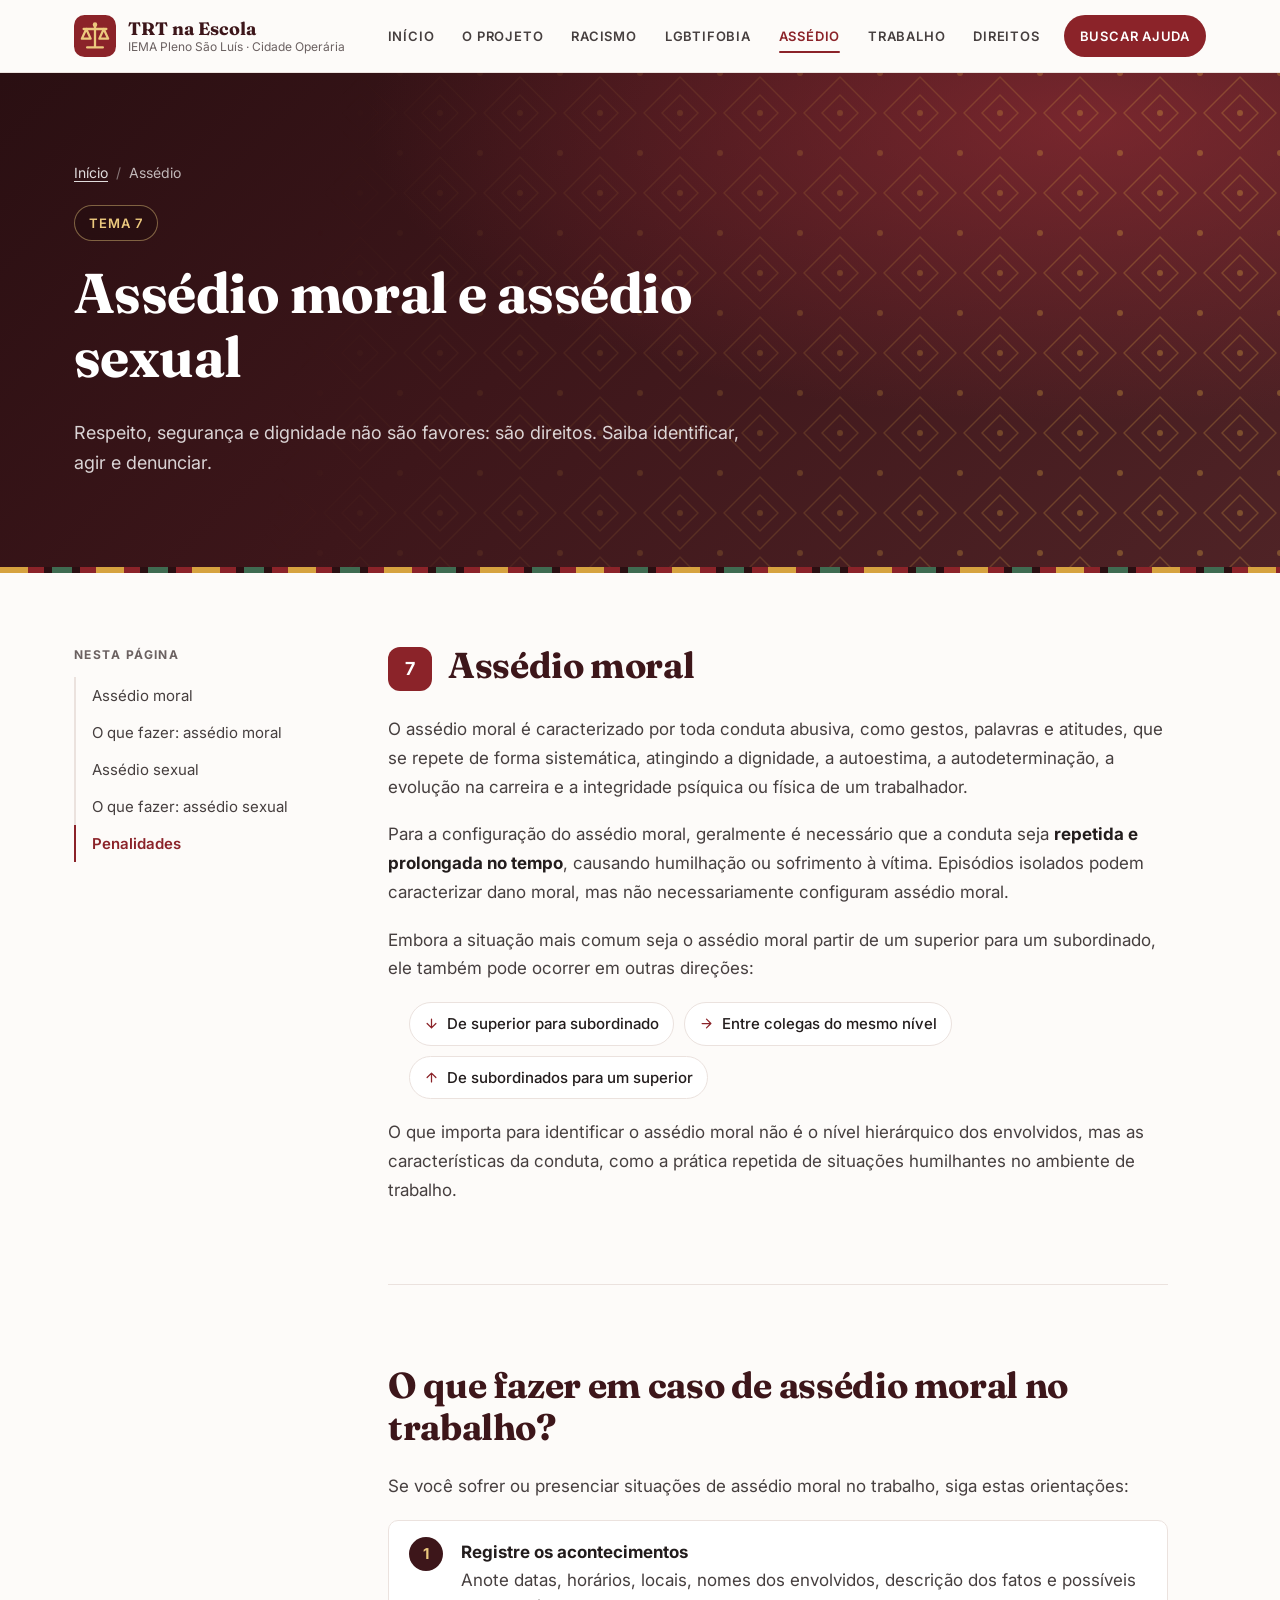
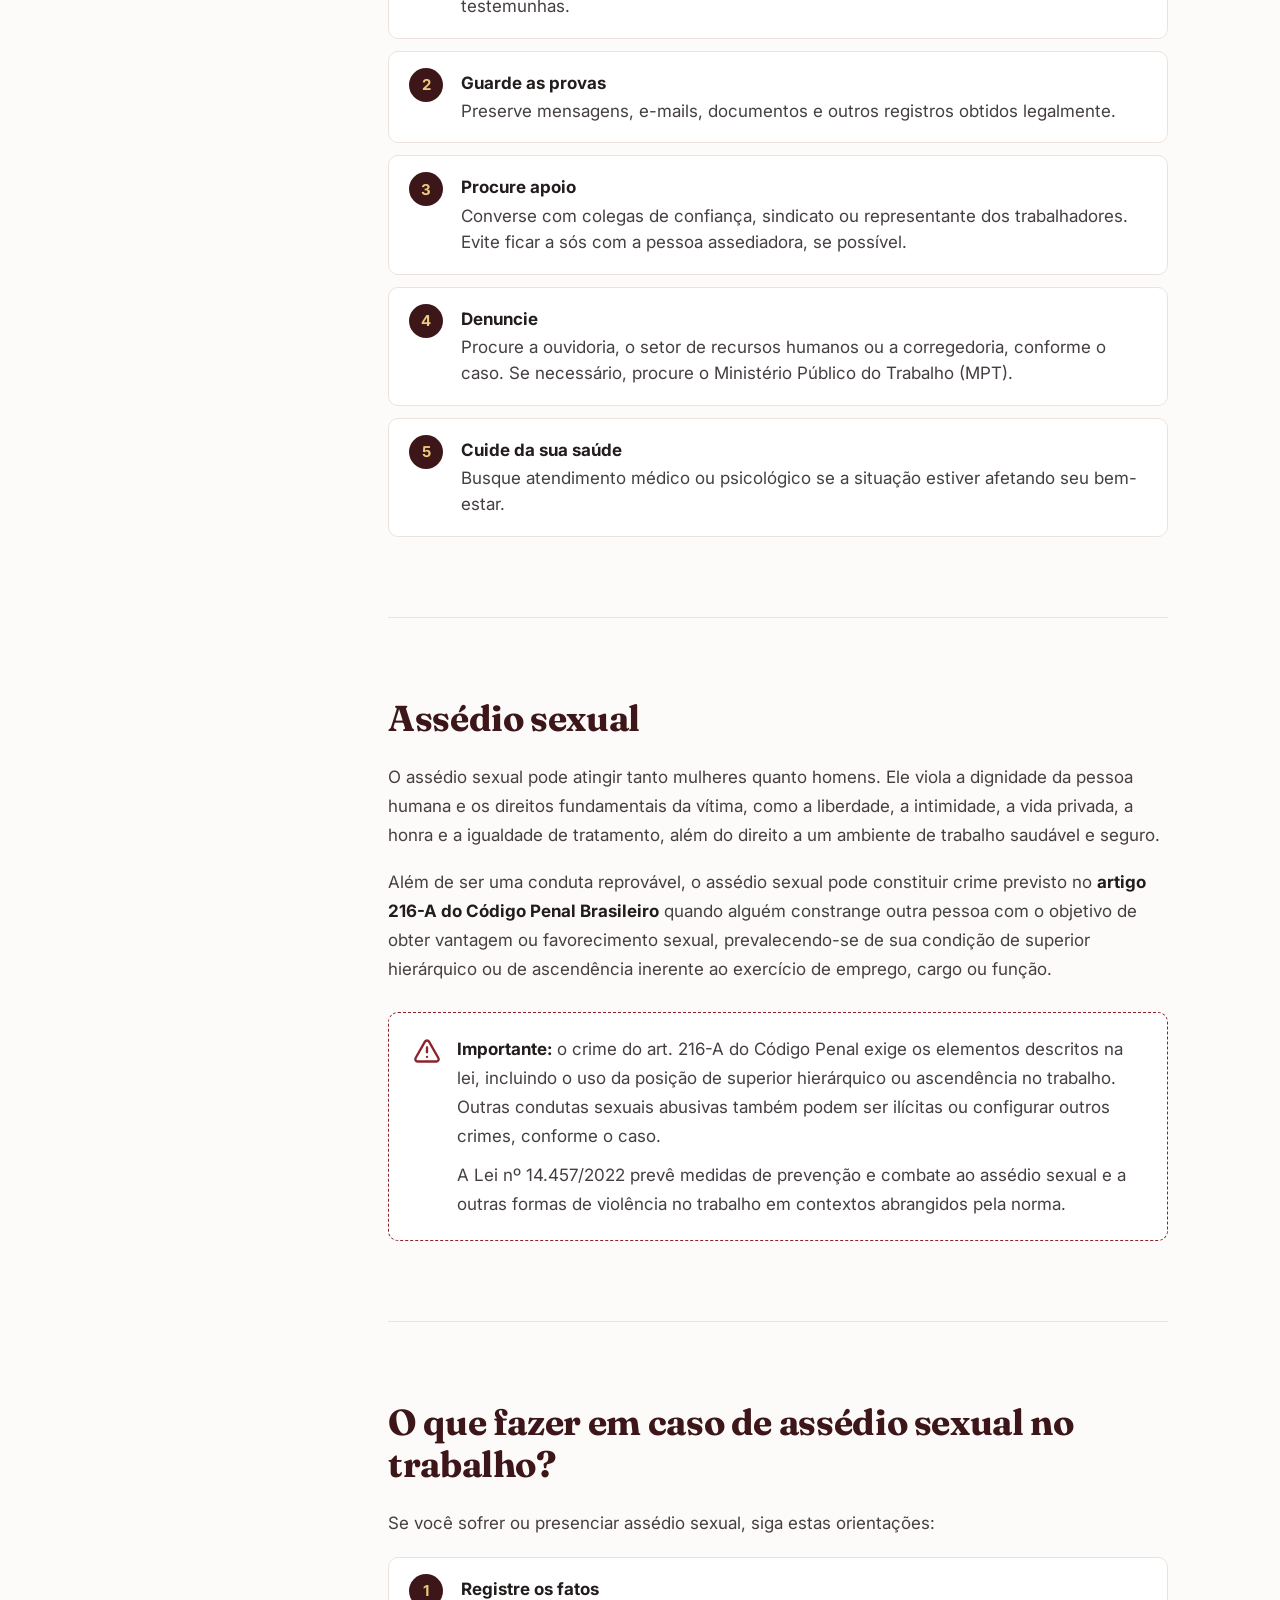
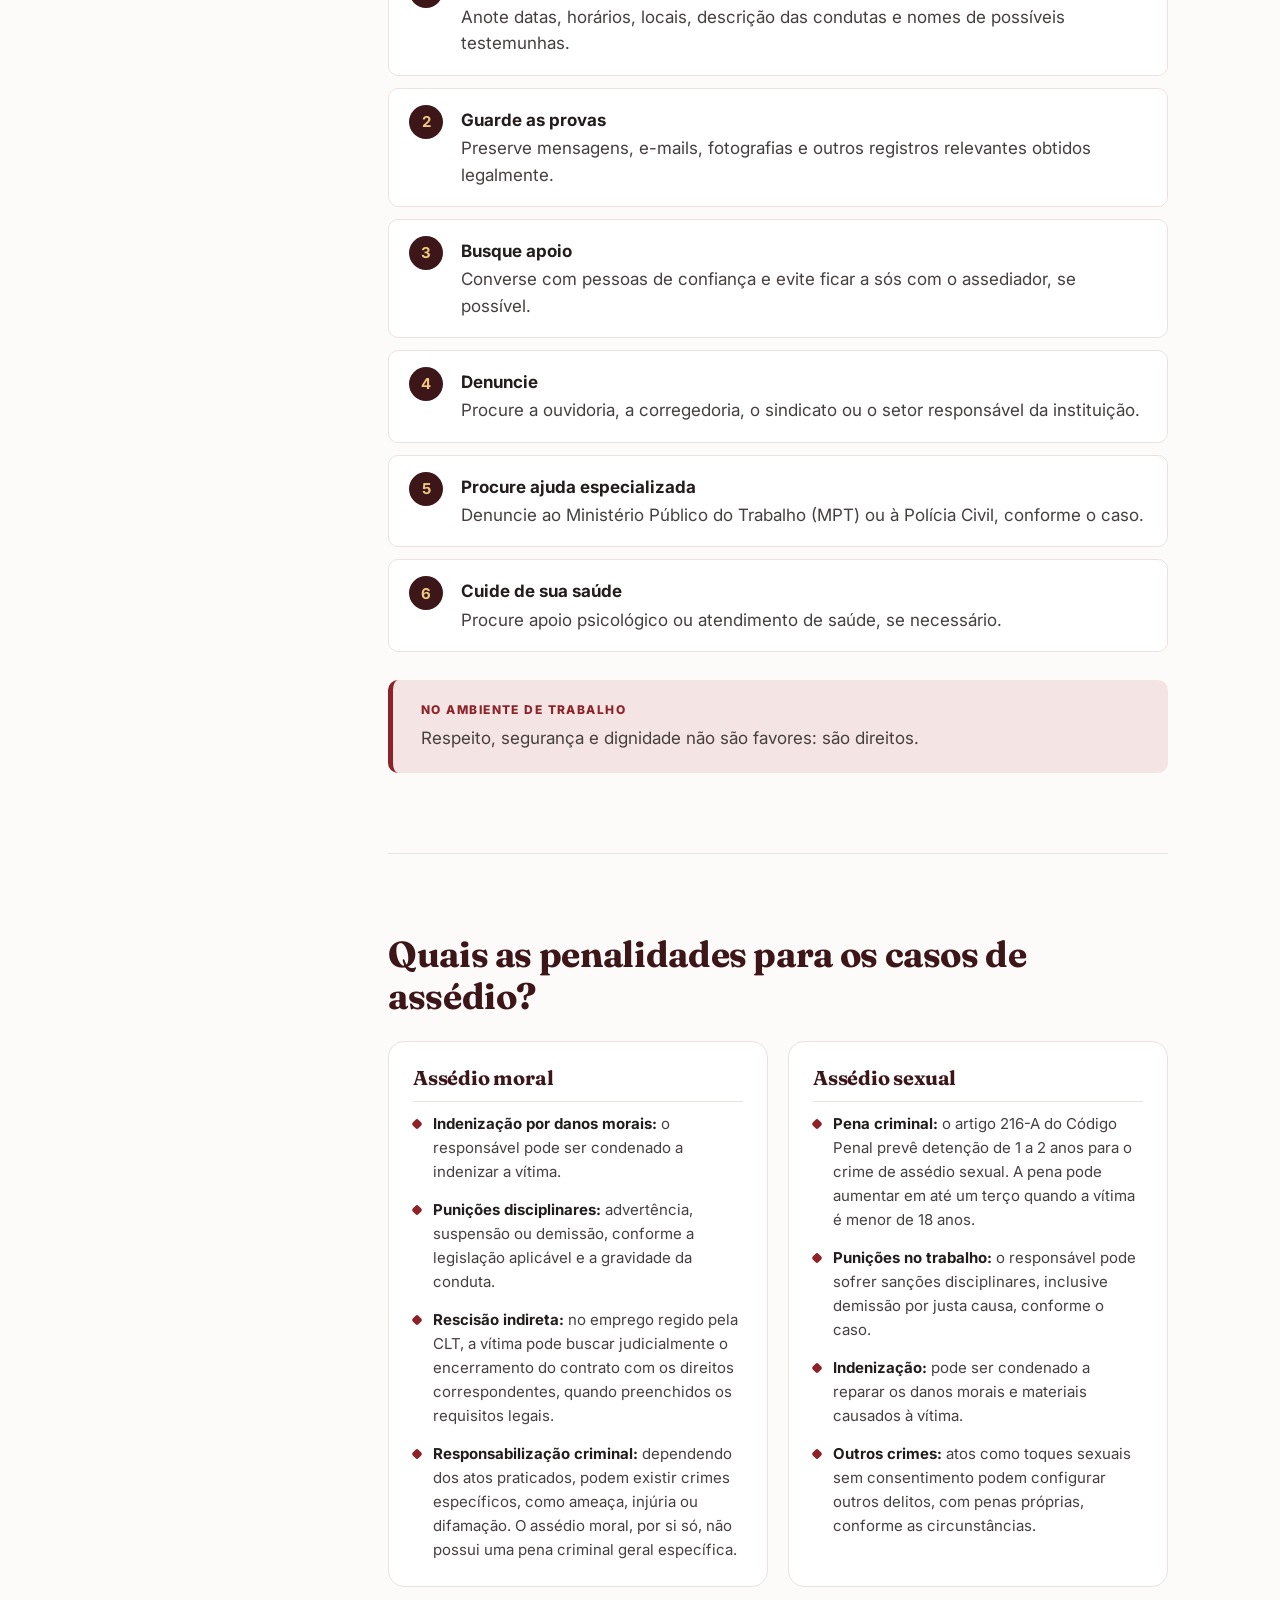
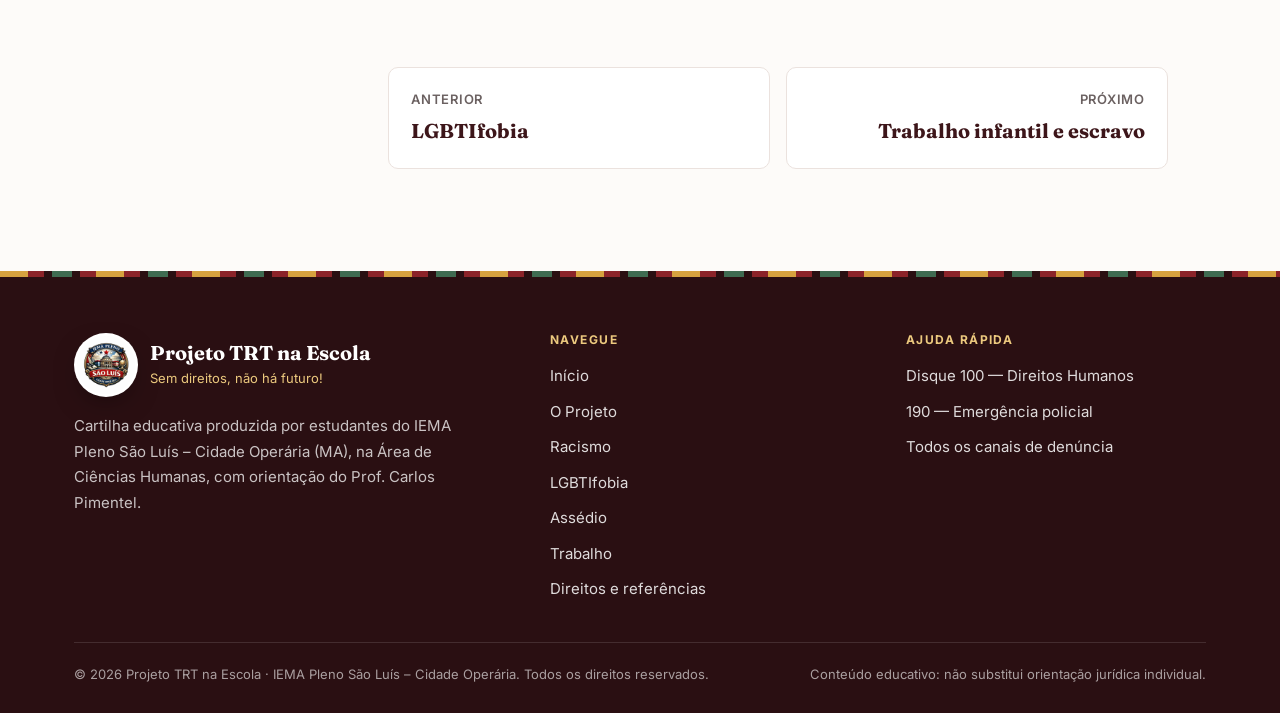
==== commit 1b06aacc: "Atualiza o site com a nova versão da cartilha - Nova página LGBTIfobia (tema 5: homofobia e transfob" ====
--- a/assedio.html
+++ b/assedio.html
@@ -37,6 +37,7 @@
           <li><a href="index.html">Início</a></li>
           <li><a href="projeto.html">O Projeto</a></li>
           <li><a href="racismo.html">Racismo</a></li>
+          <li><a href="lgbtifobia.html">LGBTIfobia</a></li>
           <li><a href="assedio.html" aria-current="page">Assédio</a></li>
           <li><a href="trabalho.html">Trabalho</a></li>
           <li><a href="direitos.html">Direitos</a></li>
@@ -53,7 +54,7 @@
           <li><a href="index.html">Início</a></li>
           <li aria-current="page">Assédio</li>
         </ol>
-        <p class="eyebrow">Tema 6</p>
+        <p class="eyebrow">Tema 7</p>
         <h1 id="page-title">Assédio moral e assédio sexual</h1>
         <p class="lead">Respeito, segurança e dignidade não são favores: são direitos. Saiba identificar, agir e denunciar.</p>
       </div>
@@ -74,7 +75,7 @@
 
       <article class="prose">
         <section class="doc-section" id="moral" aria-labelledby="moral-title">
-          <h2 id="moral-title"><span class="section-num">6</span>Assédio moral</h2>
+          <h2 id="moral-title"><span class="section-num">7</span>Assédio moral</h2>
           <p>O assédio moral é caracterizado por toda conduta abusiva, como gestos, palavras e atitudes, que se repete de forma sistemática, atingindo a dignidade, a autoestima, a autodeterminação, a evolução na carreira e a integridade psíquica ou física de um trabalhador.</p>
           <p>Para a configuração do assédio moral, geralmente é necessário que a conduta seja <strong>repetida e prolongada no tempo</strong>, causando humilhação ou sofrimento à vítima. Episódios isolados podem caracterizar dano moral, mas não necessariamente configuram assédio moral.</p>
           <p>Embora a situação mais comum seja o assédio moral partir de um superior para um subordinado, ele também pode ocorrer em outras direções:</p>
@@ -153,7 +154,7 @@
         </section>
 
         <nav class="page-nav" aria-label="Navegação entre páginas">
-          <a href="racismo.html"><small>Anterior</small><span>Racismo</span></a>
+          <a href="lgbtifobia.html"><small>Anterior</small><span>LGBTIfobia</span></a>
           <a class="next" href="trabalho.html"><small>Próximo</small><span>Trabalho infantil e escravo</span></a>
         </nav>
       </article>
@@ -177,6 +178,7 @@
             <li><a href="index.html">Início</a></li>
             <li><a href="projeto.html">O Projeto</a></li>
             <li><a href="racismo.html">Racismo</a></li>
+            <li><a href="lgbtifobia.html">LGBTIfobia</a></li>
             <li><a href="assedio.html">Assédio</a></li>
             <li><a href="trabalho.html">Trabalho</a></li>
             <li><a href="direitos.html">Direitos e referências</a></li>
--- a/assets/css/style.css
+++ b/assets/css/style.css
@@ -134,6 +134,12 @@
     var(--red-700) 80px 96px);
 }
 
+.kente--pride {
+  background: linear-gradient(90deg,
+    #e40303 0 16.66%, #ff8c00 16.66% 33.33%, #ffed00 33.33% 50%,
+    #008026 50% 66.66%, #24408e 66.66% 83.33%, #732982 83.33% 100%);
+}
+
 /* ---------- Header ---------- */
 .site-header {
   position: sticky;
@@ -234,7 +240,7 @@
 .nav-toggle[aria-expanded="true"] .icon-open { display: none; }
 .nav-toggle[aria-expanded="true"] .icon-close { display: block; }
 
-@media (max-width: 1139px) {
+@media (max-width: 1239px) {
   .nav-toggle { display: inline-flex; }
   .site-nav {
     position: absolute;
@@ -748,6 +754,7 @@
 }
 @media (max-width: 1023px) {
   .toc ol {
+    position: relative; /* referência para o offsetLeft usado no main.js */
     display: flex;
     gap: 8px;
     overflow-x: auto;
@@ -803,7 +810,10 @@
 
 /* Cartões de definição (cor, raça, etnia) */
 .def-grid { display: grid; gap: 16px; margin: 28px 0; }
-@media (min-width: 720px) { .def-grid { grid-template-columns: repeat(3, 1fr); } }
+@media (min-width: 720px) {
+  .def-grid { grid-template-columns: repeat(3, 1fr); }
+  .def-grid--2 { grid-template-columns: repeat(2, 1fr); }
+}
 .def-card {
   padding: 22px;
   border-radius: var(--radius-sm);
@@ -1068,6 +1078,7 @@
 .credits dt { font-weight: 600; color: var(--ink); }
 .credits dd { margin: 0; color: var(--ink-soft); }
 .credits .pending { color: var(--muted); font-style: italic; }
+.credits .team { margin: 0; padding: 0; list-style: none; }
 
 /* Como usar */
 .howto { display: grid; gap: 16px; margin: 24px 0; padding: 0; list-style: none; }
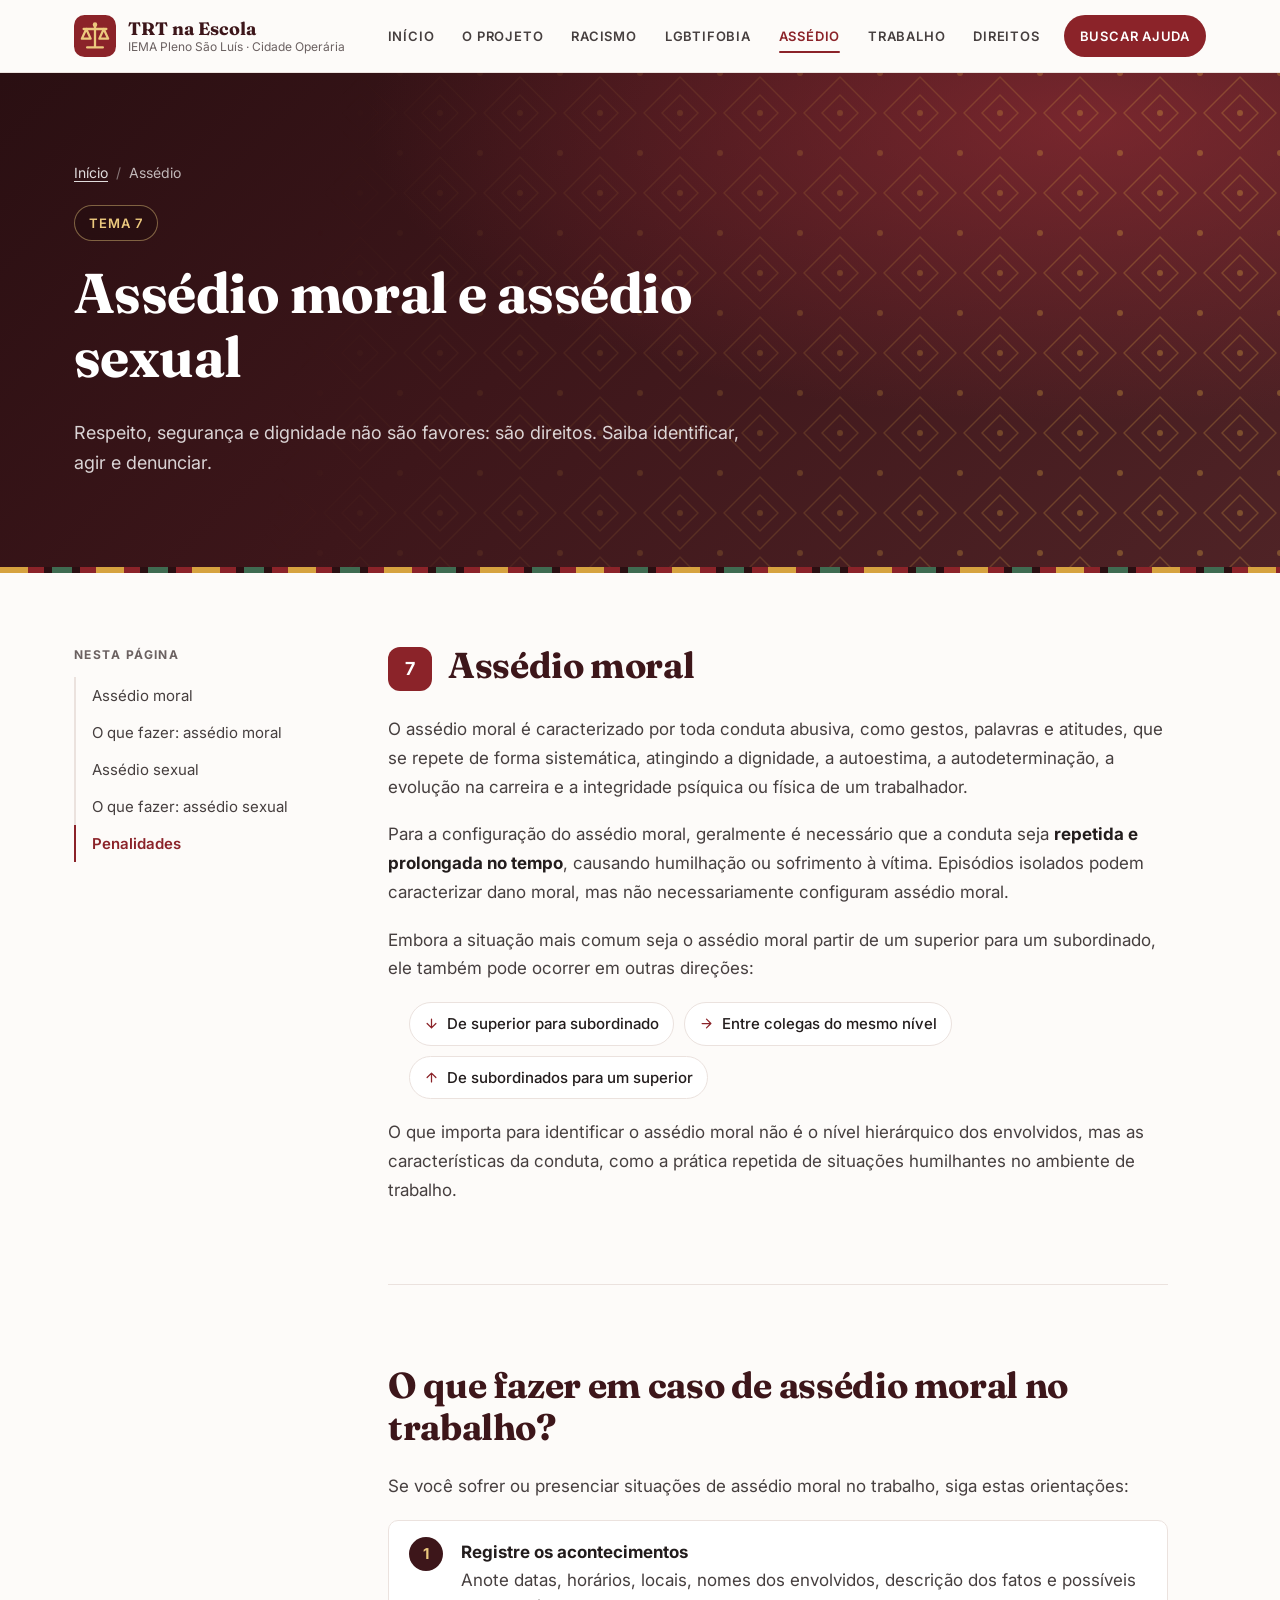
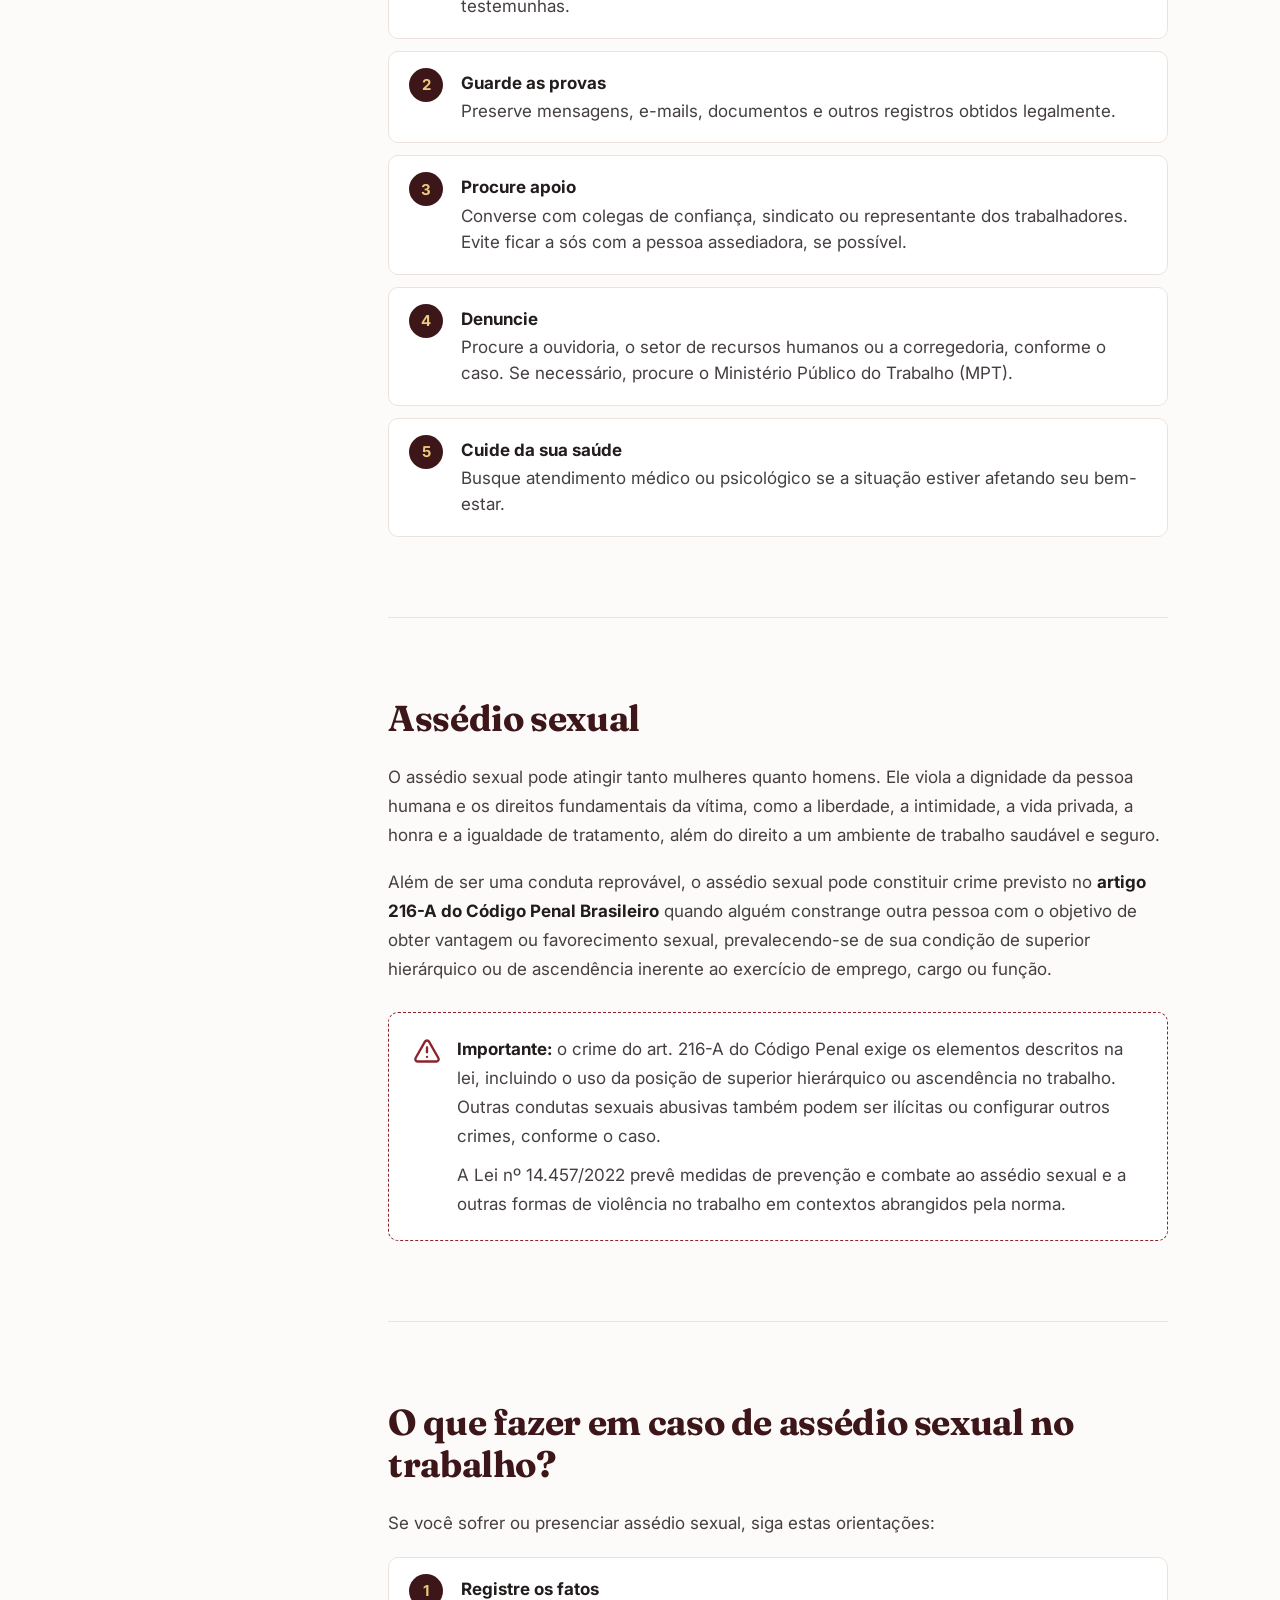
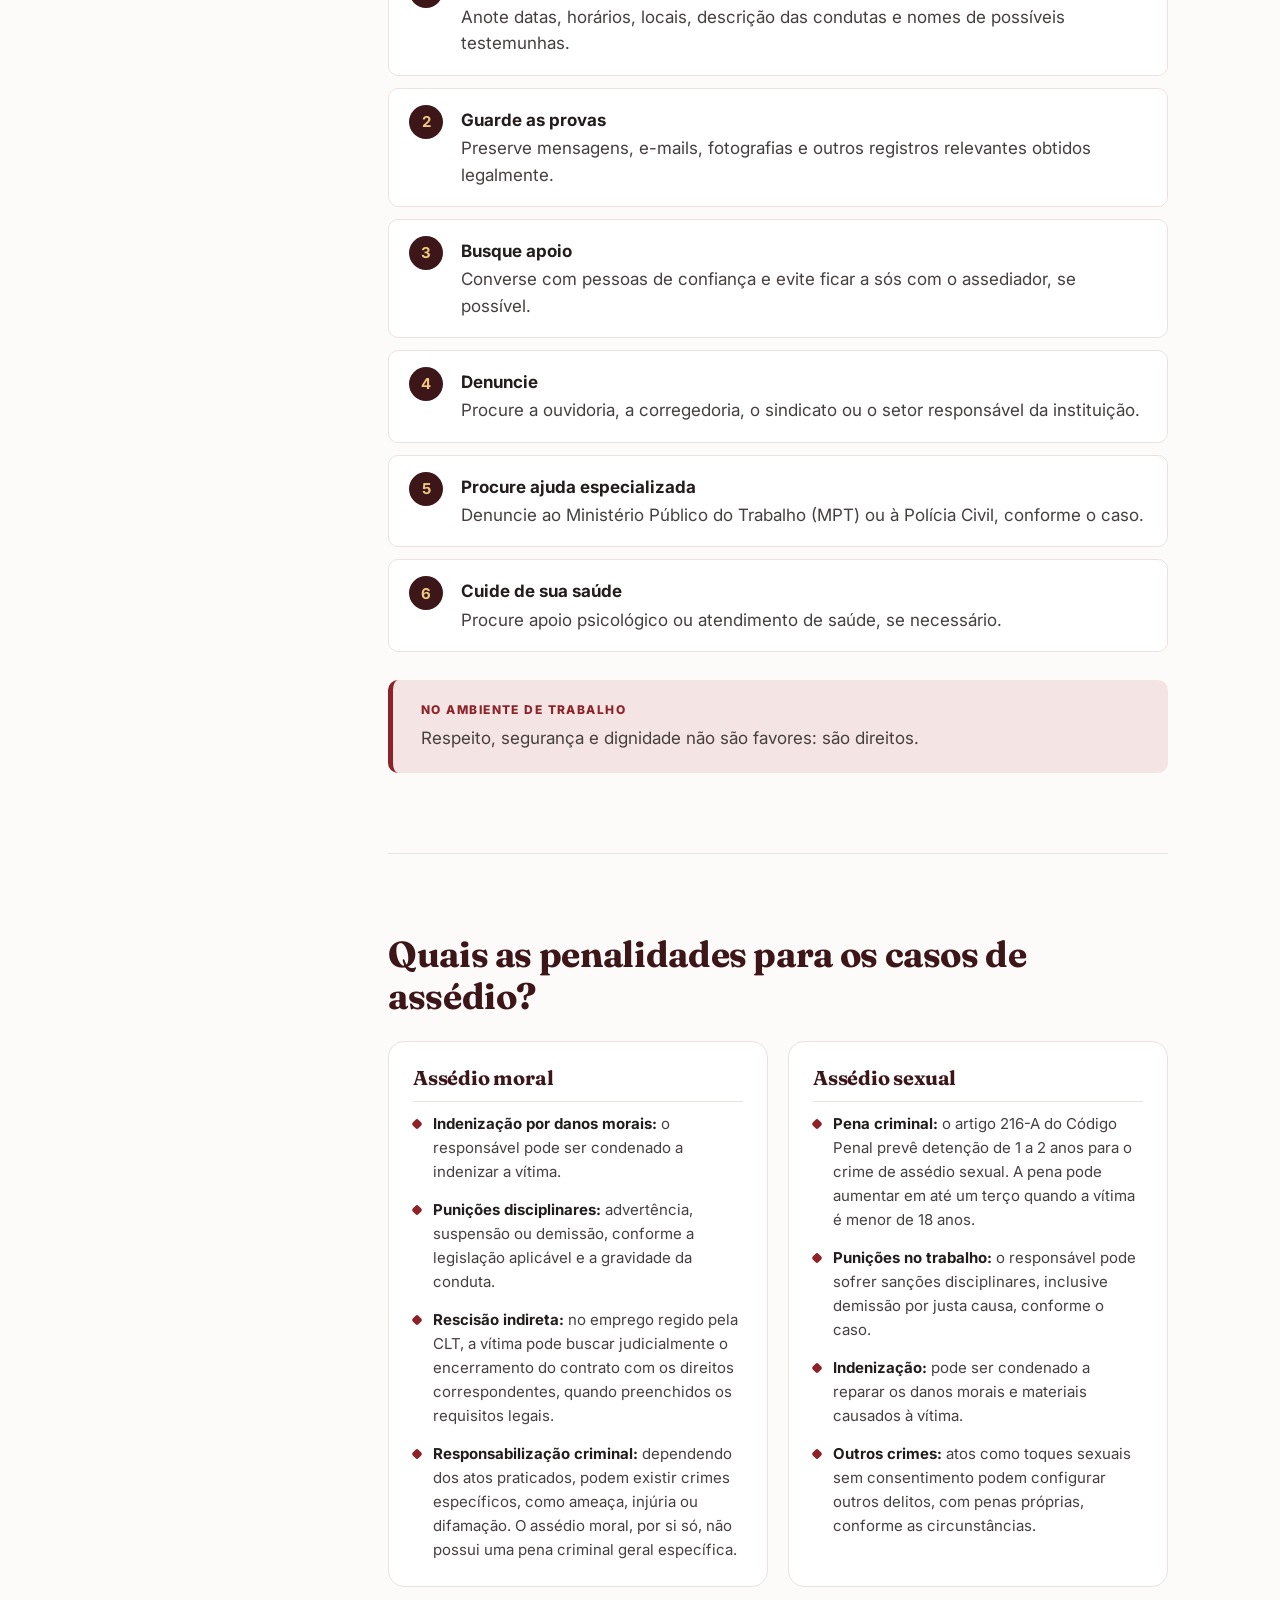
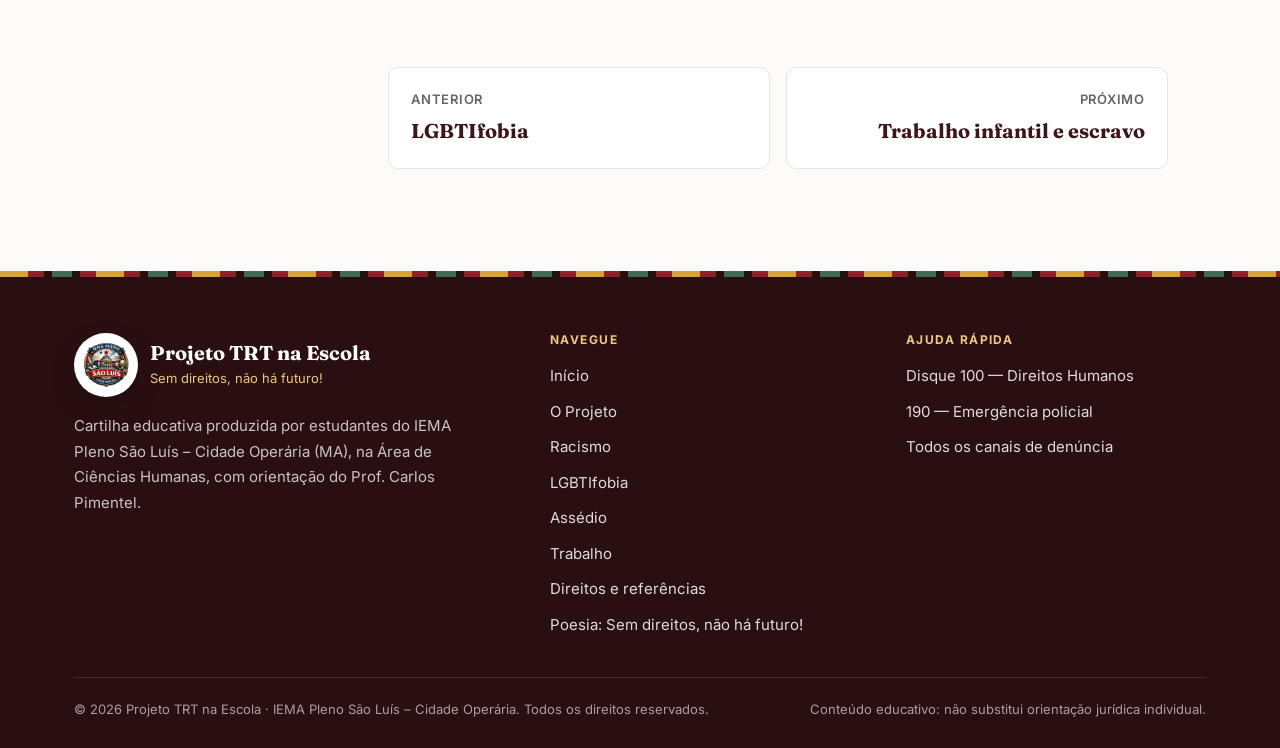
==== commit 5ebb6815: "Adiciona poesia do Prof. Carlos Pimentel, quiz atualizado e apoio técnico nos créditos - Nova página" ====
--- a/assedio.html
+++ b/assedio.html
@@ -182,6 +182,7 @@
             <li><a href="assedio.html">Assédio</a></li>
             <li><a href="trabalho.html">Trabalho</a></li>
             <li><a href="direitos.html">Direitos e referências</a></li>
+            <li><a href="poesia.html">Poesia: Sem direitos, não há futuro!</a></li>
           </ul>
         </nav>
         <div>
--- a/assets/css/style.css
+++ b/assets/css/style.css
@@ -316,6 +316,21 @@
   mask-image: linear-gradient(100deg, transparent 25%, #000 85%);
 }
 
+/* Banner da página inicial: fotos dos temas sob uma camada vinho */
+.hero--banner {
+  background:
+    linear-gradient(90deg, rgba(42, 15, 18, .95) 0%, rgba(42, 15, 18, .86) 48%, rgba(61, 22, 26, .6) 100%),
+    url("../img/banner-temas.jpg") center / cover no-repeat;
+}
+.hero--banner::before { display: none; }
+@media (max-width: 959px) {
+  .hero--banner {
+    background:
+      linear-gradient(rgba(42, 15, 18, .9), rgba(42, 15, 18, .9)),
+      url("../img/banner-temas.jpg") center / cover no-repeat;
+  }
+}
+
 .hero-inner {
   display: grid;
   gap: 40px;
@@ -711,7 +726,8 @@
 .help-card .help-action .icon { width: 1em; height: 1em; }
 .help-card--urgent { background: var(--red-700); border-color: var(--red-700); color: #fff; }
 .help-card--urgent h3, .help-card--urgent .help-action { color: #fff; }
-.help-card--urgent p { color: rgba(255, 255, 255, .85); }
+.help-card--urgent p, .prose .help-card--urgent p { color: rgba(255, 255, 255, .85); }
+.prose .help-card h3 { margin-top: 0; }
 .help-card--urgent .help-icon { background: rgba(255, 255, 255, .15); color: #fff; }
 
 /* ---------- Layout de conteúdo com sumário lateral ---------- */
@@ -1079,6 +1095,7 @@
 .credits dd { margin: 0; color: var(--ink-soft); }
 .credits .pending { color: var(--muted); font-style: italic; }
 .credits .team { margin: 0; padding: 0; list-style: none; }
+.credits .course { color: var(--muted); font-size: .9375rem; }
 
 /* Como usar */
 .howto { display: grid; gap: 16px; margin: 24px 0; padding: 0; list-style: none; }
@@ -1247,6 +1264,85 @@
 }
 
 /* ---------- Impressão ---------- */
+/* ---------- Galeria de fotos ---------- */
+.gallery {
+  display: grid;
+  gap: 16px;
+  grid-template-columns: repeat(auto-fill, minmax(min(100%, 280px), 1fr));
+  margin: 24px 0 0;
+}
+.gallery figure {
+  margin: 0;
+  overflow: hidden;
+  background: var(--surface);
+  border: 1px solid var(--line);
+  border-radius: var(--radius);
+  box-shadow: var(--shadow-sm);
+}
+.gallery img { width: 100%; height: 240px; object-fit: cover; }
+.gallery img.pos-bottom { object-position: center 85%; }
+.gallery img.pos-top { object-position: center 20%; }
+.gallery figcaption { padding: 12px 16px 14px; font-size: .9375rem; line-height: 1.5; color: var(--muted); }
+.section-more { margin: 32px 0 0; text-align: center; }
+
+/* ---------- Parceiros ---------- */
+.partner-grid {
+  display: grid;
+  gap: 16px;
+  grid-template-columns: repeat(auto-fit, minmax(min(100%, 220px), 1fr));
+  margin: 24px 0 0;
+}
+.partner {
+  display: flex;
+  flex-direction: column;
+  align-items: center;
+  gap: 12px;
+  margin: 0;
+  padding: 20px;
+  background: #f1f1f1;
+  border: 1px solid var(--line);
+  border-radius: var(--radius);
+  text-align: center;
+}
+/* As logos vêm com fundo cinza #f1f1f1 (a do TRT na Escola, branco, igualado pelo multiply) */
+.partner img { width: 100%; max-width: 200px; height: 240px; object-fit: contain; }
+.partner img.on-white { mix-blend-mode: multiply; }
+.partner figcaption { font-size: .9375rem; font-weight: 600; color: var(--wine-900); }
+
+.photo-credits { font-size: .8125rem; }
+.photo-credits a { color: inherit; }
+
+/* ---------- Poesia ---------- */
+.poem {
+  max-width: 44rem;
+  margin: 0 auto;
+  padding-block: clamp(48px, 7vw, 88px);
+  font-size: 1.1875rem;
+  line-height: 1.75;
+}
+.poem p { margin: 0 0 1.25em; }
+.poem .poem-cry {
+  margin: 1.75em 0;
+  padding-left: 20px;
+  border-left: 4px solid var(--red-700);
+  font-family: var(--font-display);
+  font-weight: 700;
+  font-size: clamp(1.25rem, 2.6vw, 1.625rem);
+  line-height: 1.3;
+  color: var(--wine-900);
+}
+.poem-author {
+  margin-top: 2.5em !important;
+  font-family: var(--font-display);
+  font-size: 1.375rem;
+  font-weight: 700;
+  color: var(--wine-900);
+}
+.poem-author span { display: block; font-family: var(--font-body); font-size: .9375rem; font-weight: 400; color: var(--muted); }
+.poem-teaser { max-width: 46rem; }
+.poem-teaser h2 { color: #fff; }
+.poem-teaser p { color: rgba(255, 255, 255, .82); margin-bottom: 24px; }
+
 @media print {
   .site-header, .site-footer, .to-top, .toc, .page-nav, .hero-actions, .kente { display: none !important; }
   .hero, .page-hero { background: none; color: #000; }
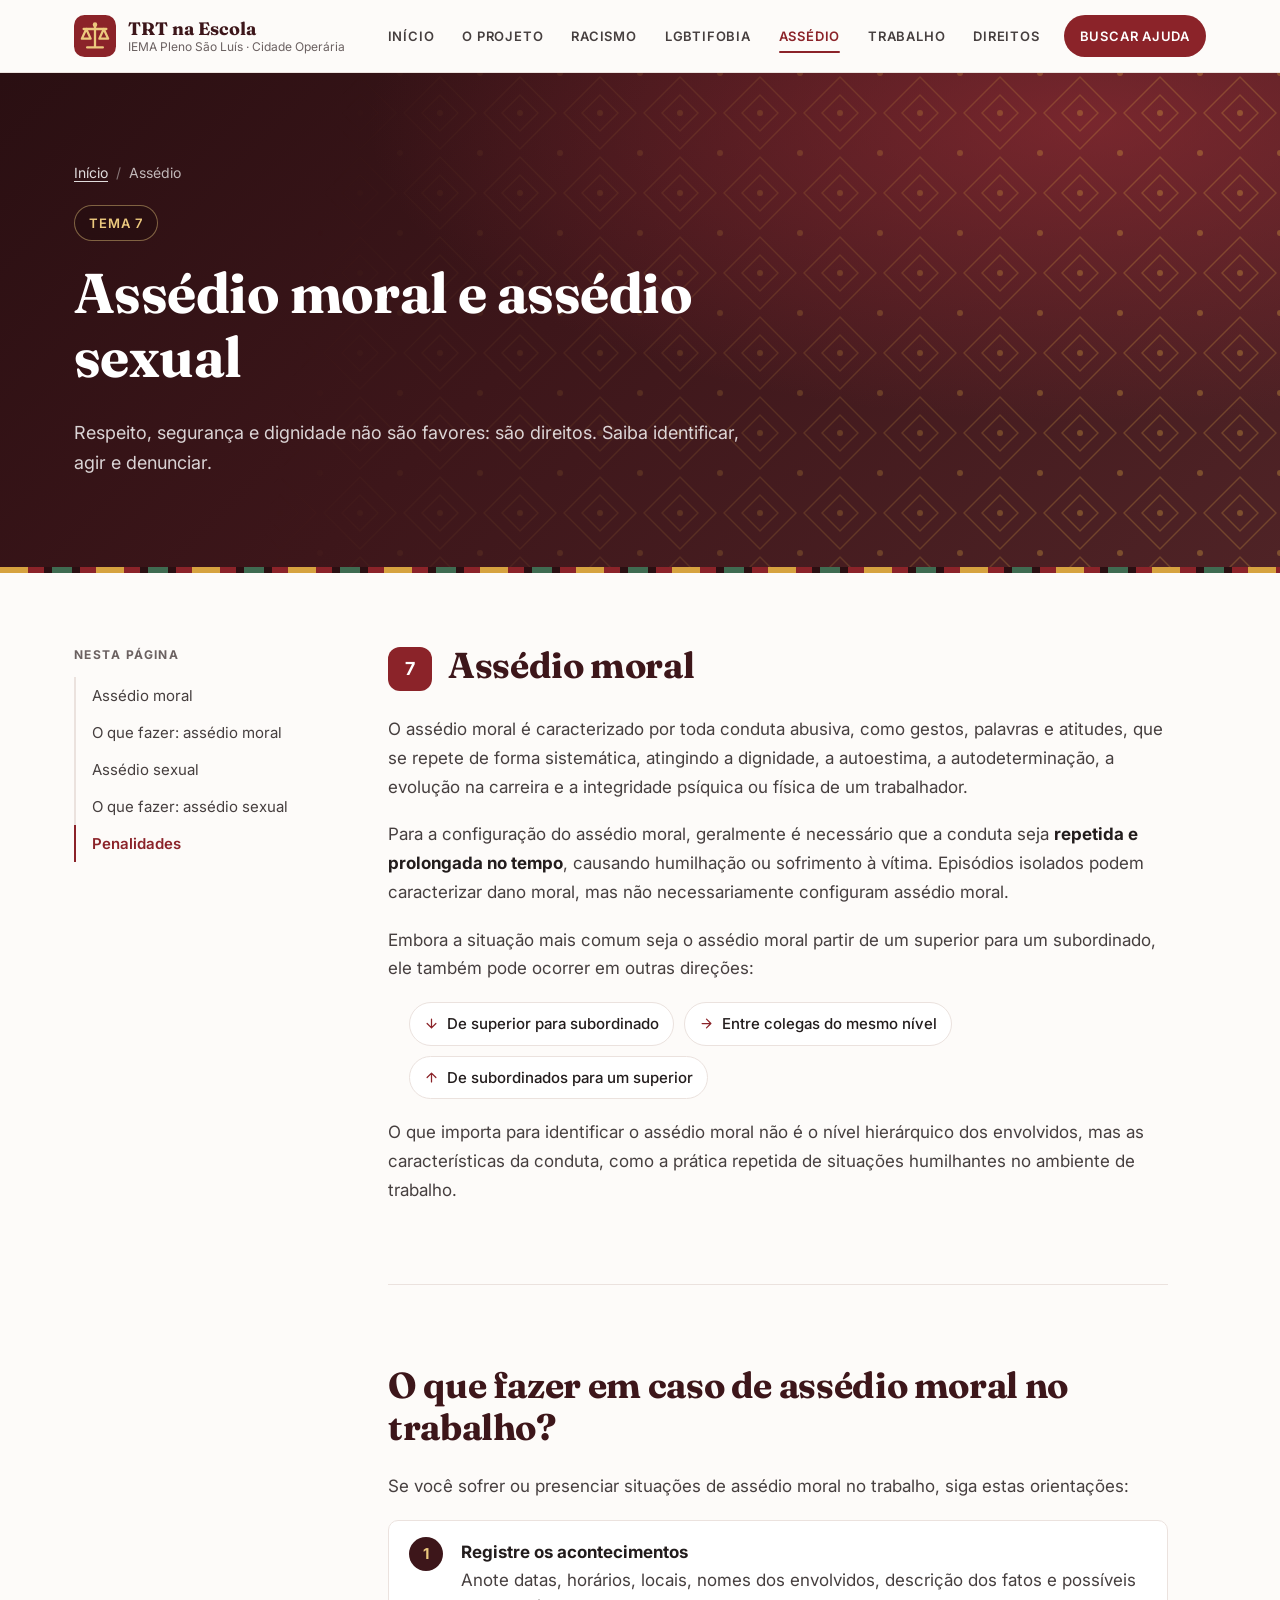
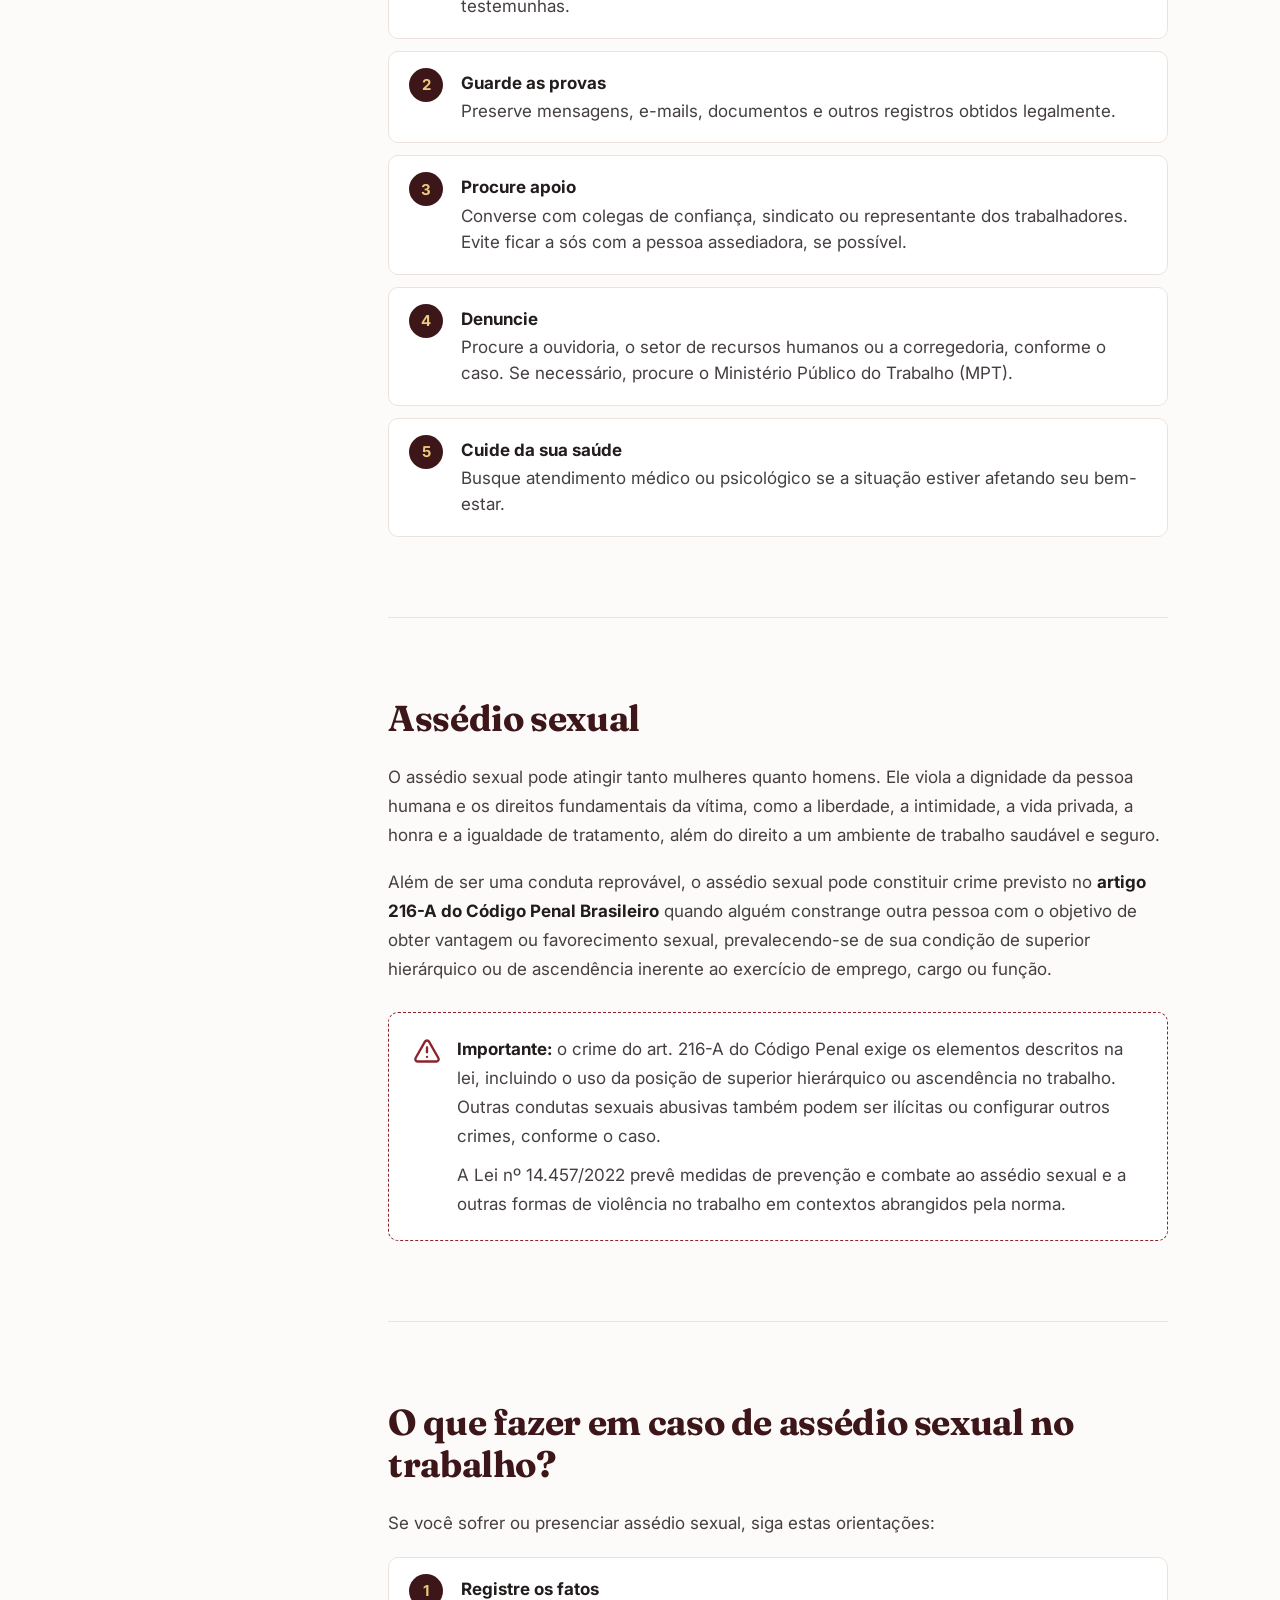
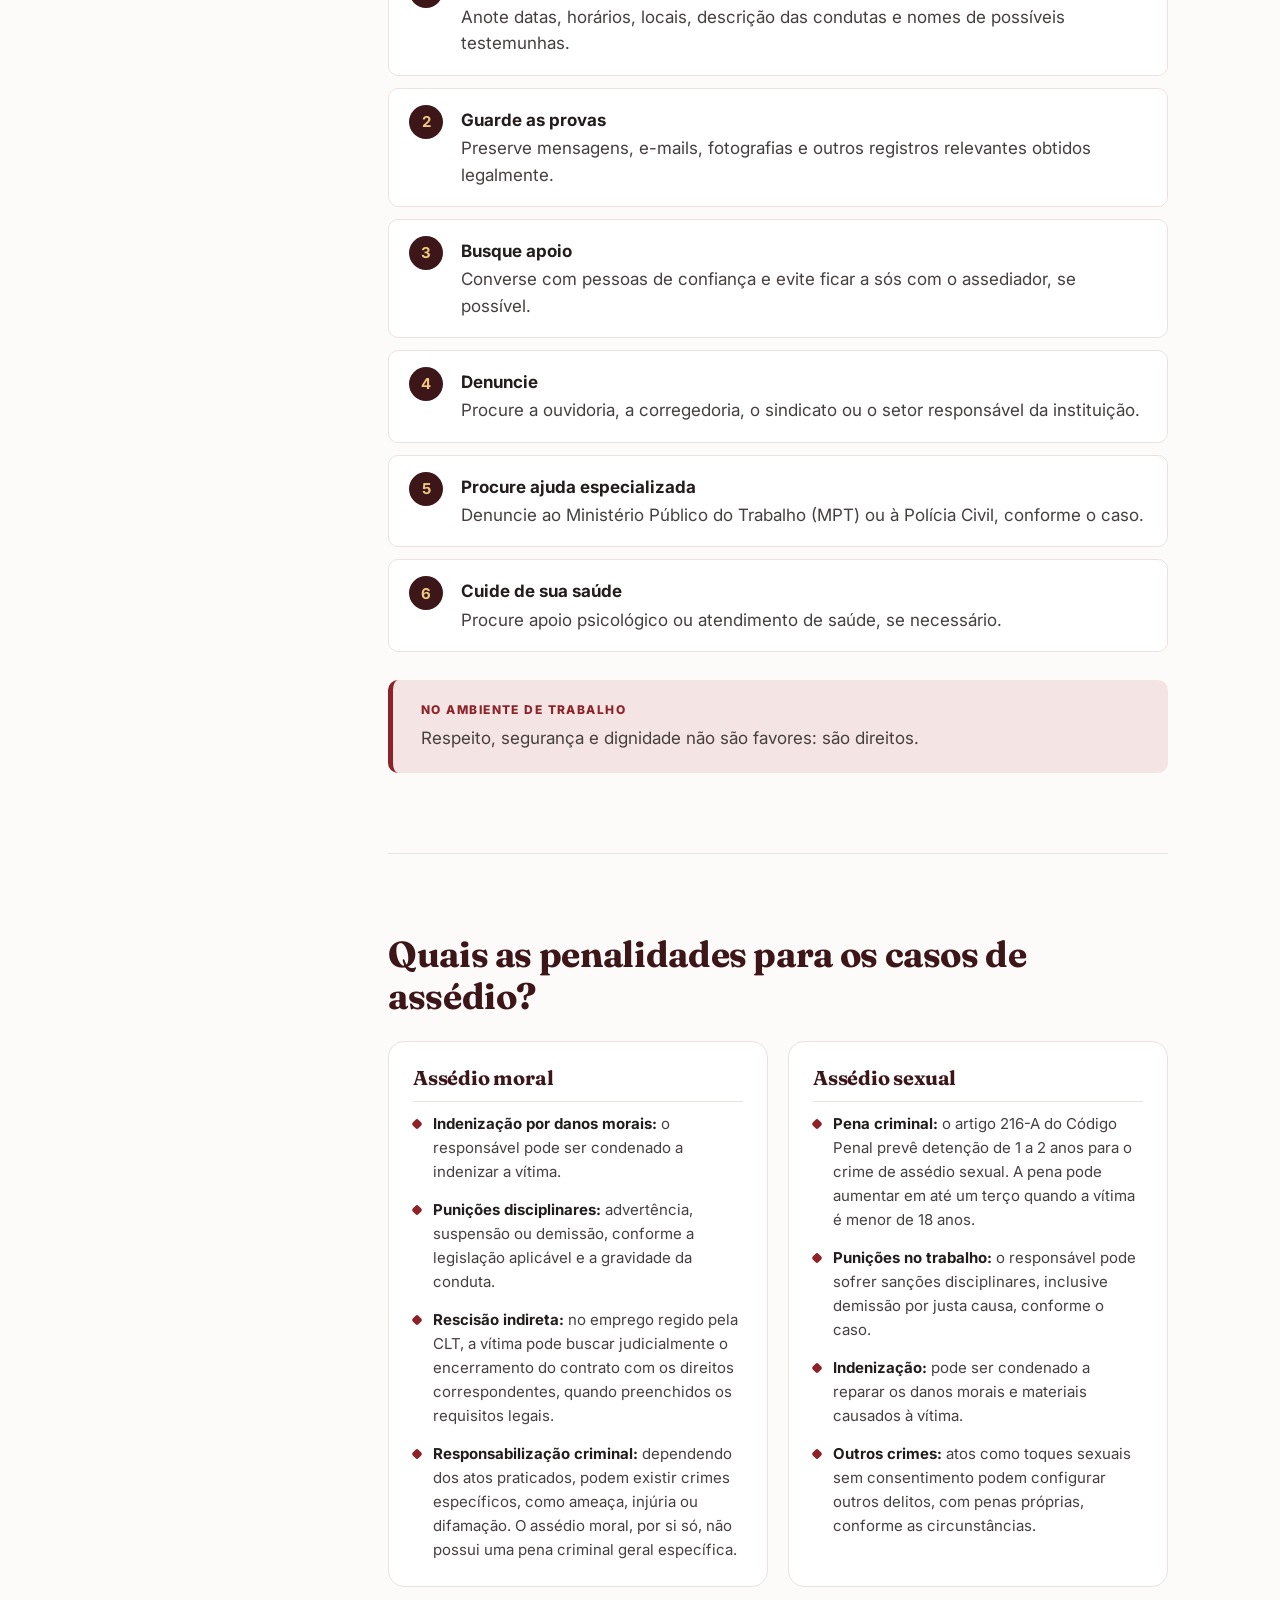
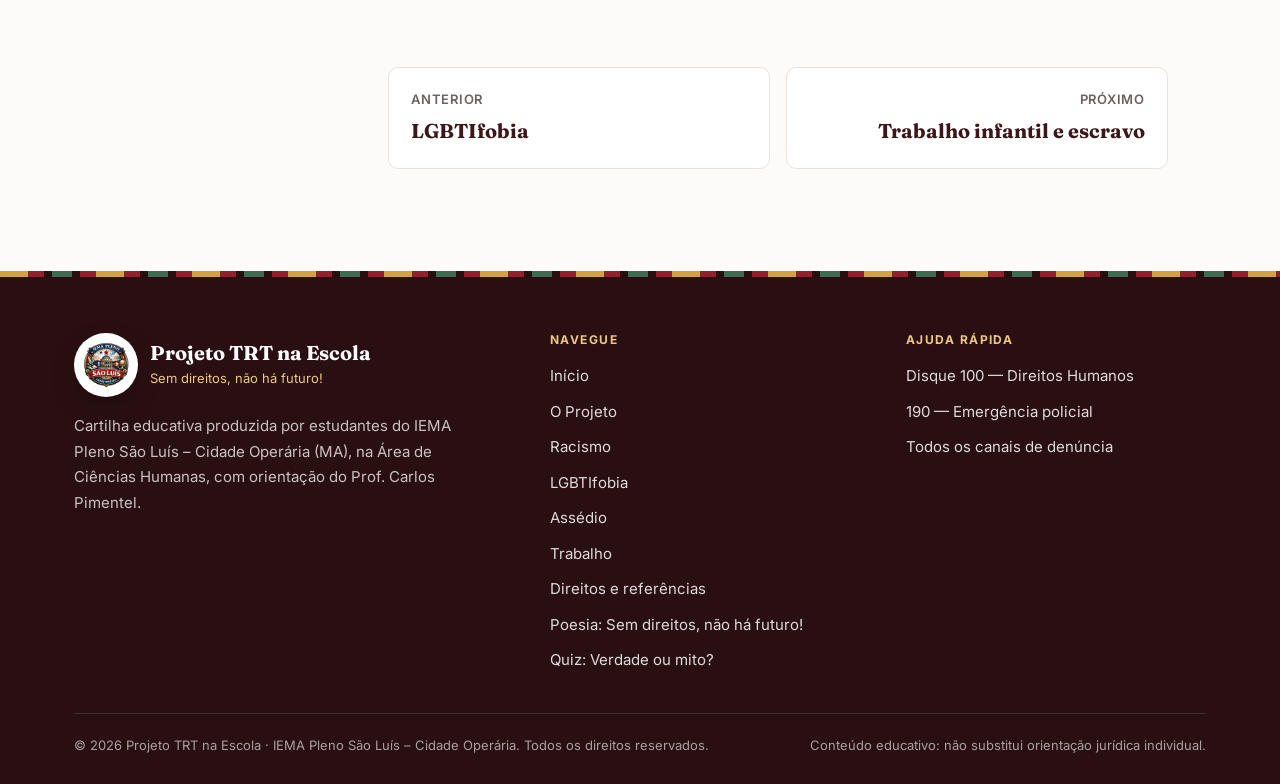
==== commit f5ada41f: "Move o quiz para uma página própria (quiz.html) A página inicial fica só com uma chamada para o quiz" ====
--- a/assedio.html
+++ b/assedio.html
@@ -183,6 +183,7 @@
             <li><a href="trabalho.html">Trabalho</a></li>
             <li><a href="direitos.html">Direitos e referências</a></li>
             <li><a href="poesia.html">Poesia: Sem direitos, não há futuro!</a></li>
+            <li><a href="quiz.html">Quiz: Verdade ou mito?</a></li>
           </ul>
         </nav>
         <div>
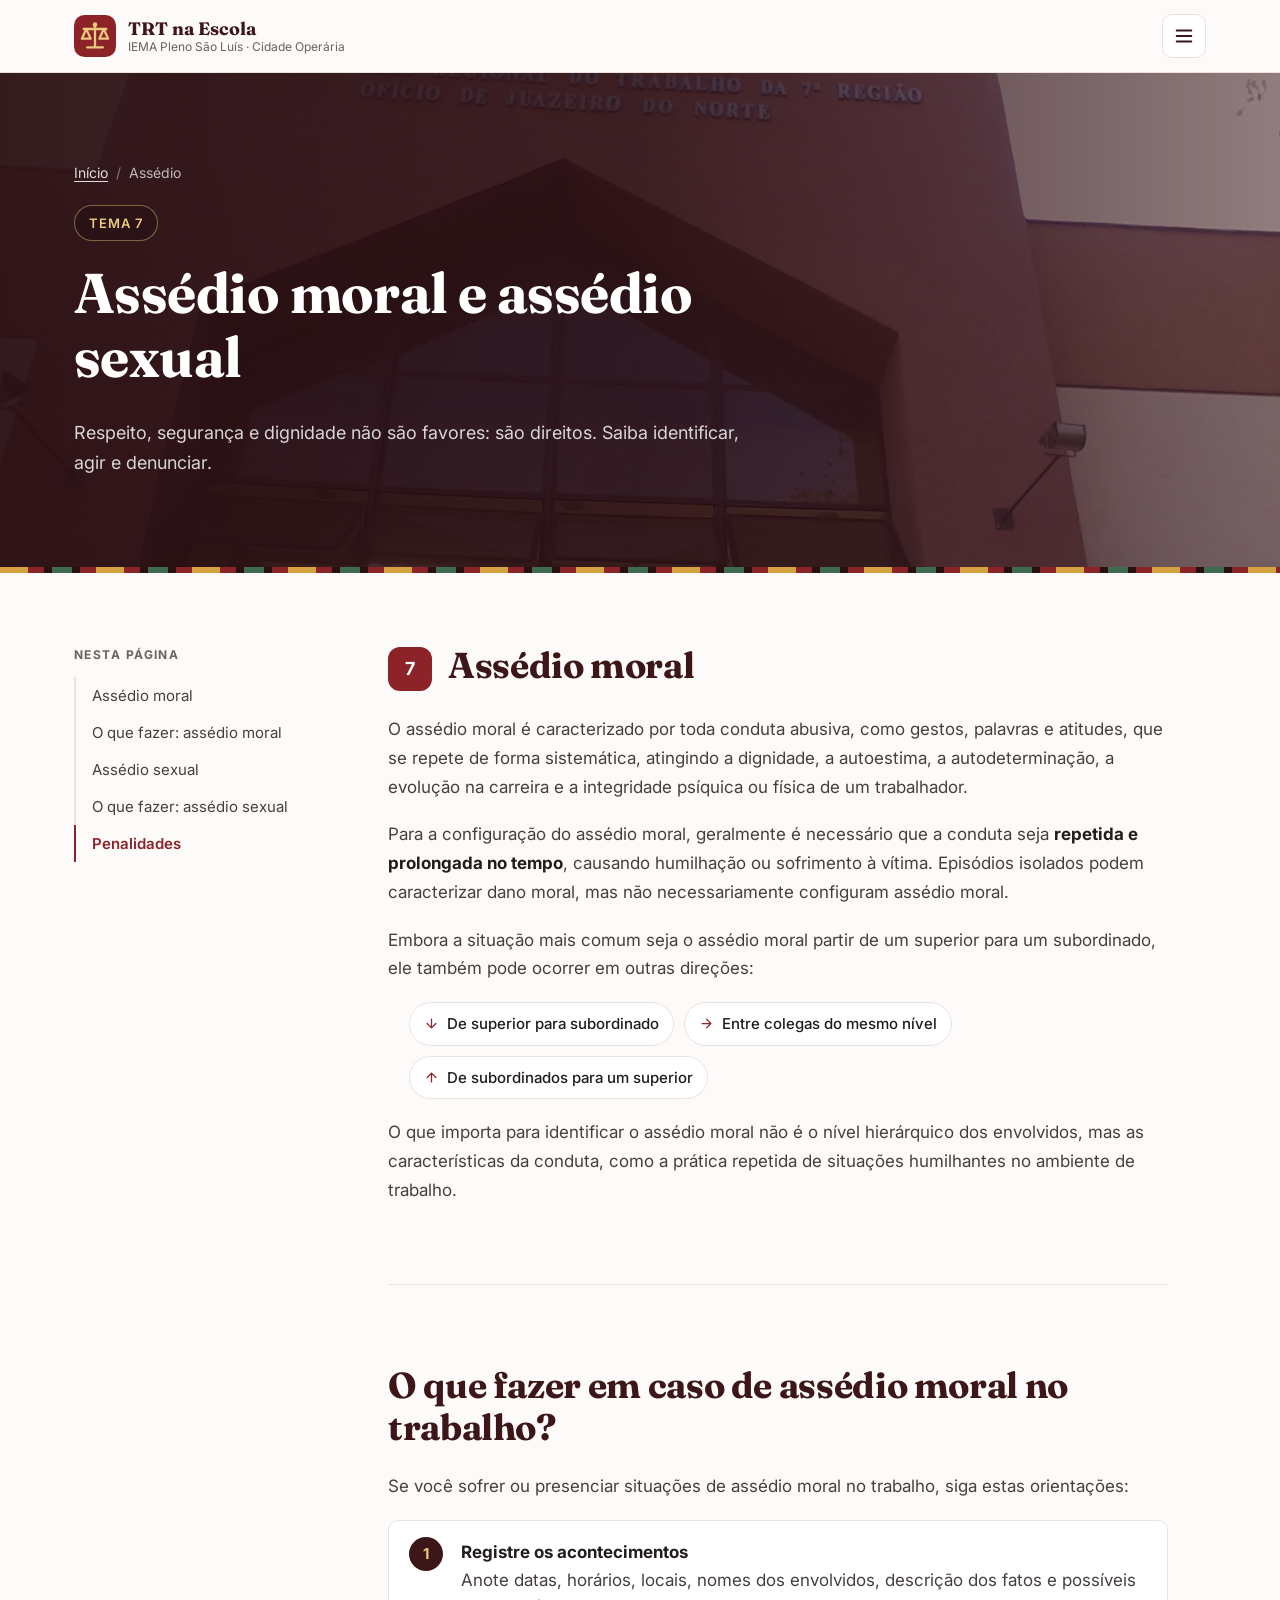
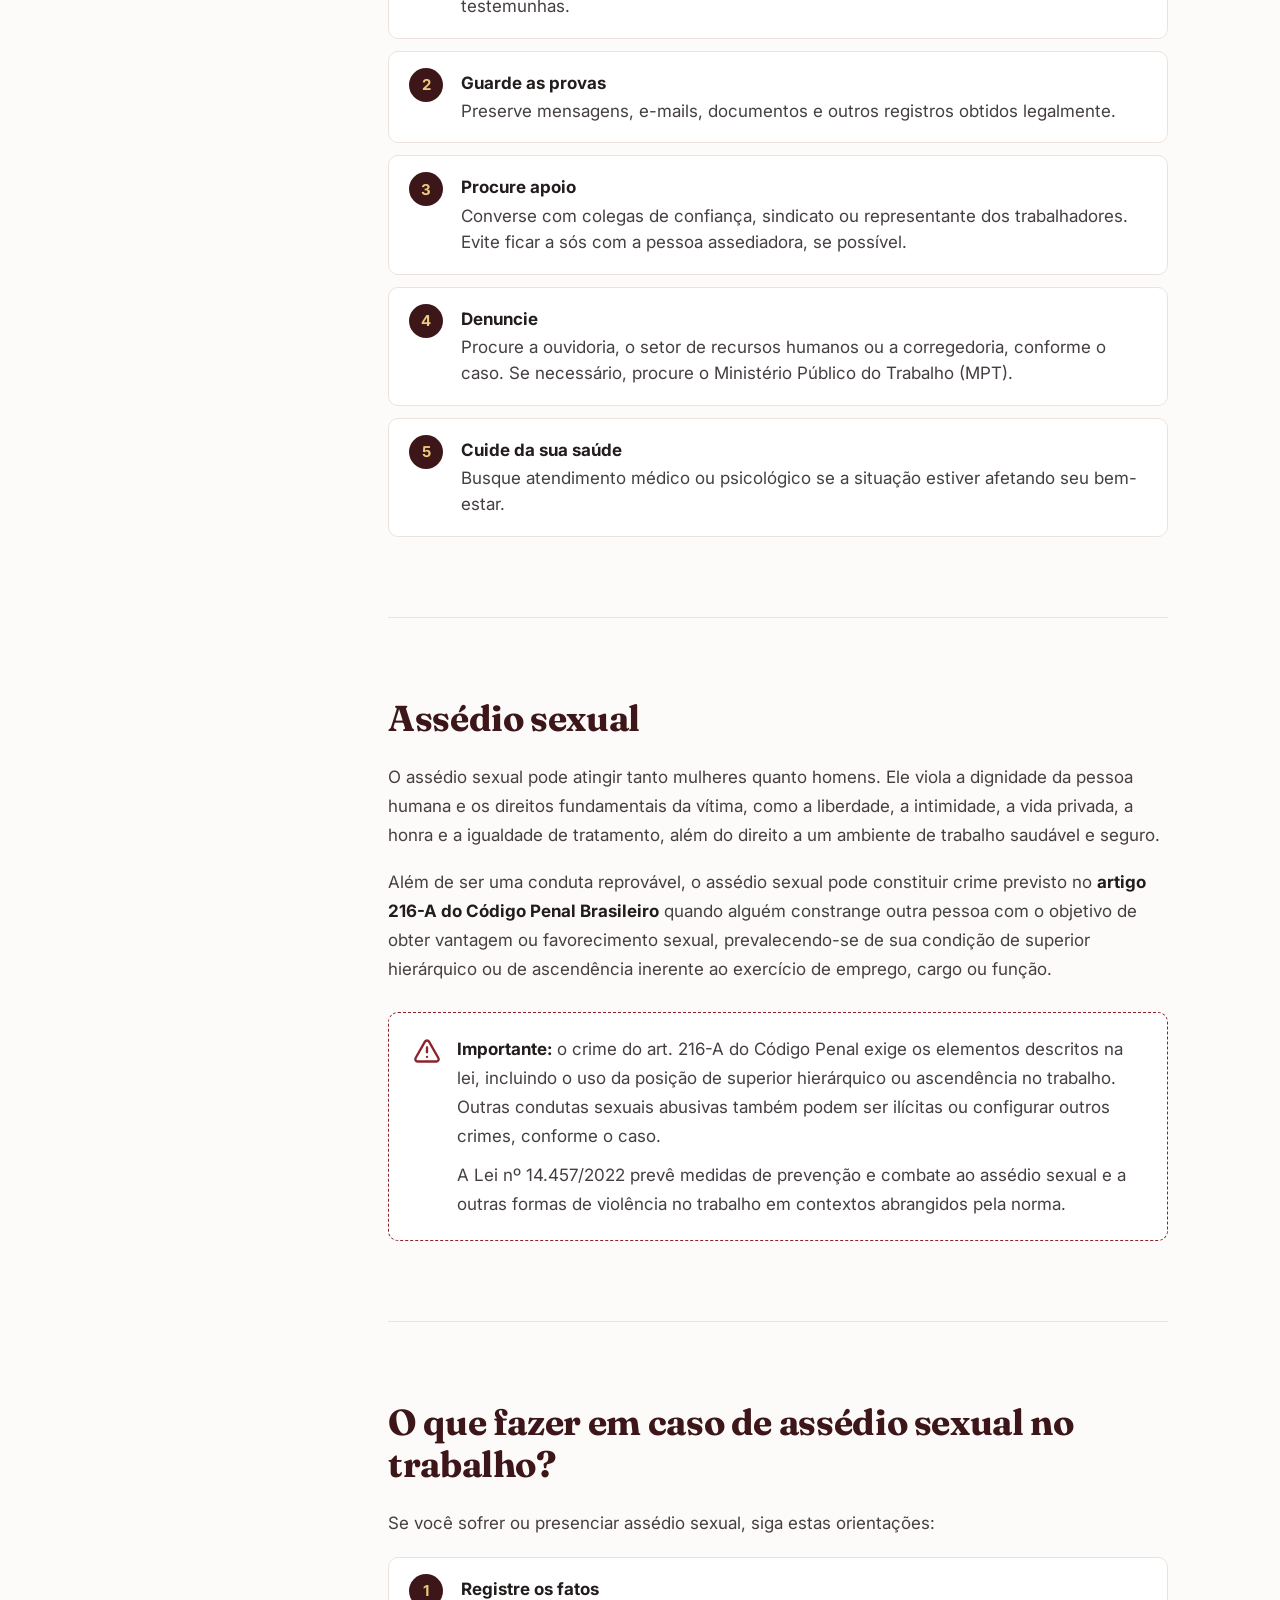
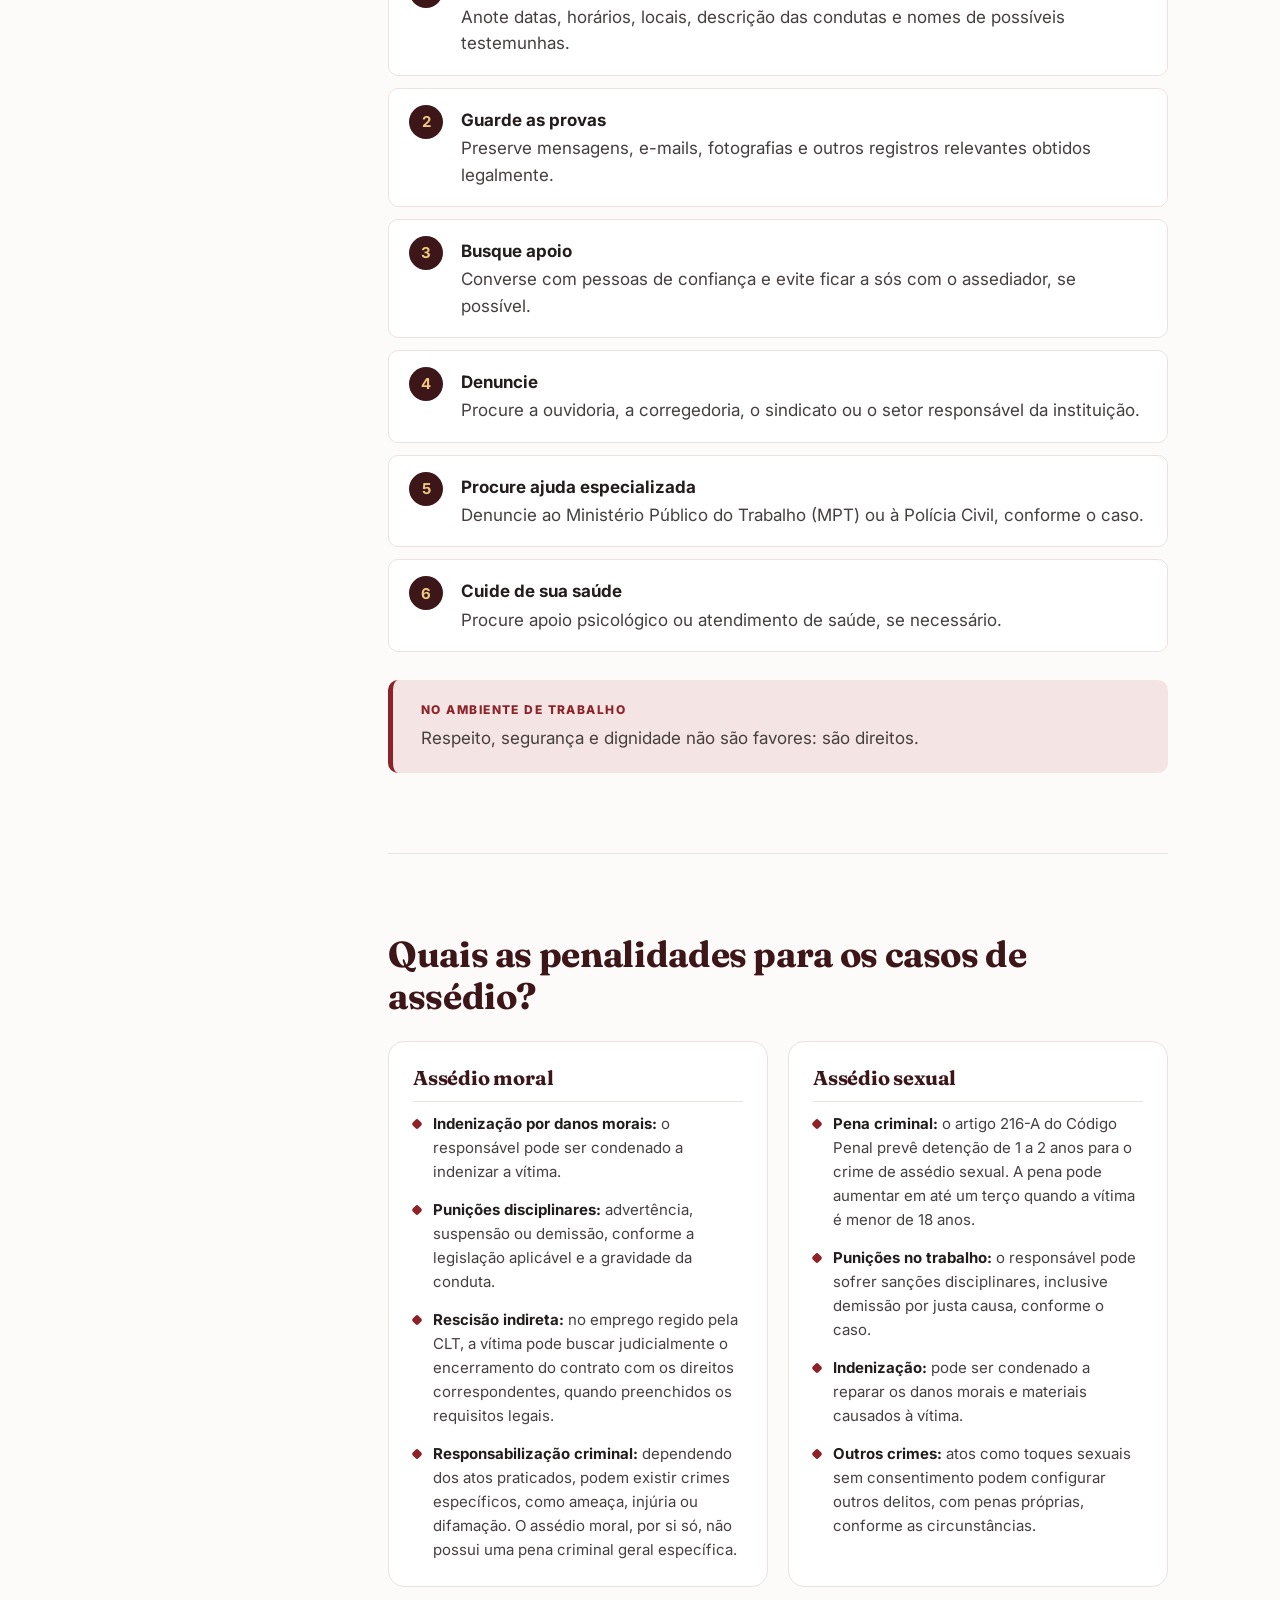
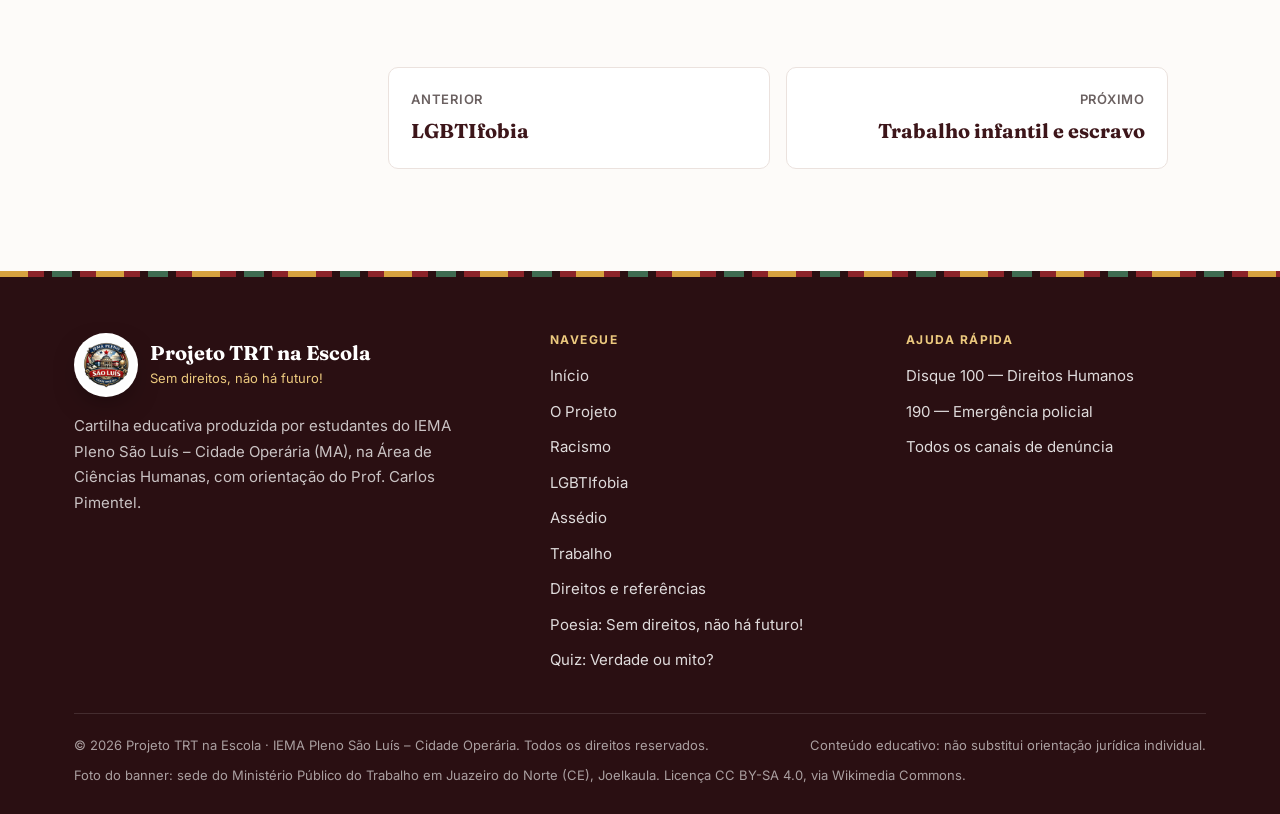
==== commit 2fb48cb9: "Fotos nos banners das páginas de tema, Poesia e Quiz no menu e texto do Projeto - Banner com foto do" ====
--- a/assedio.html
+++ b/assedio.html
@@ -41,6 +41,8 @@
           <li><a href="assedio.html" aria-current="page">Assédio</a></li>
           <li><a href="trabalho.html">Trabalho</a></li>
           <li><a href="direitos.html">Direitos</a></li>
+          <li><a href="poesia.html">Poesia</a></li>
+          <li><a href="quiz.html">Quiz</a></li>
           <li><a class="nav-cta" href="direitos.html#ajuda">Buscar ajuda</a></li>
         </ul>
       </nav>
@@ -48,7 +50,7 @@
   </header>
 
   <main id="conteudo">
-    <section class="page-hero" aria-labelledby="page-title">
+    <section class="page-hero page-hero--photo page-hero--assedio" aria-labelledby="page-title">
       <div class="container">
         <ol class="breadcrumb">
           <li><a href="index.html">Início</a></li>
@@ -198,6 +200,7 @@
       <div class="footer-bottom">
         <p>© <span data-year>2026</span> Projeto TRT na Escola · IEMA Pleno São Luís – Cidade Operária. Todos os direitos reservados.</p>
         <p>Conteúdo educativo: não substitui orientação jurídica individual.</p>
+        <p class="photo-credits">Foto do banner: <a href="https://commons.wikimedia.org/wiki/File:Ministério_Público_do_Trabalho_em_Juazeiro_do_Norte.jpg" target="_blank" rel="noopener">sede do Ministério Público do Trabalho em Juazeiro do Norte (CE)</a>, Joelkaula. Licença CC BY-SA 4.0, via Wikimedia Commons.</p>
       </div>
     </div>
   </footer>
--- a/assets/css/style.css
+++ b/assets/css/style.css
@@ -195,10 +195,11 @@
 .site-nav a {
   position: relative;
   display: block;
-  padding: 10px 12px;
+  padding: 10px 10px;
   font-size: .8125rem;
   font-weight: 600;
-  letter-spacing: .06em;
+  letter-spacing: .04em;
+  white-space: nowrap;
   text-transform: uppercase;
   text-decoration: none;
   color: var(--ink-soft);
@@ -210,7 +211,7 @@
 .site-nav a[aria-current="page"]::after {
   content: "";
   position: absolute;
-  left: 12px; right: 12px; bottom: 4px;
+  left: 10px; right: 10px; bottom: 4px;
   height: 2px;
   border-radius: 2px;
   background: var(--red-700);
@@ -240,7 +241,7 @@
 .nav-toggle[aria-expanded="true"] .icon-open { display: none; }
 .nav-toggle[aria-expanded="true"] .icon-close { display: block; }
 
-@media (max-width: 1239px) {
+@media (max-width: 1399px) {
   .nav-toggle { display: inline-flex; }
   .site-nav {
     position: absolute;
@@ -440,6 +441,42 @@
 
 .footer-seal { width: 64px; height: 64px; padding: 3px; flex: none; }
 
+/* Banners das páginas de tema: foto do assunto sob a camada vinho */
+.page-hero--photo::before { display: none; }
+.page-hero--racismo {
+  background:
+    linear-gradient(90deg, rgba(42, 15, 18, .95) 0%, rgba(42, 15, 18, .85) 50%, rgba(61, 22, 26, .55) 100%),
+    url("../img/banners/racismo.jpg") center / cover no-repeat;
+}
+.page-hero--lgbtifobia {
+  background:
+    linear-gradient(90deg, rgba(42, 15, 18, .95) 0%, rgba(42, 15, 18, .85) 50%, rgba(61, 22, 26, .55) 100%),
+    url("../img/banners/lgbtifobia.jpg") center / cover no-repeat;
+}
+.page-hero--assedio {
+  background:
+    linear-gradient(90deg, rgba(42, 15, 18, .95) 0%, rgba(42, 15, 18, .85) 50%, rgba(61, 22, 26, .55) 100%),
+    url("../img/banners/assedio.jpg") center / cover no-repeat;
+}
+.page-hero--trabalho {
+  background:
+    linear-gradient(90deg, rgba(42, 15, 18, .95) 0%, rgba(42, 15, 18, .85) 50%, rgba(61, 22, 26, .55) 100%),
+    url("../img/banners/trabalho.jpg") center / cover no-repeat;
+}
+.page-hero--direitos {
+  background:
+    linear-gradient(90deg, rgba(42, 15, 18, .95) 0%, rgba(42, 15, 18, .85) 50%, rgba(61, 22, 26, .55) 100%),
+    url("../img/banners/direitos.jpg") center / cover no-repeat;
+}
+@media (max-width: 959px) {
+  .page-hero--photo { background-blend-mode: normal; }
+  .page-hero--racismo { background: linear-gradient(rgba(42, 15, 18, .88), rgba(42, 15, 18, .88)), url("../img/banners/racismo.jpg") center / cover no-repeat; }
+  .page-hero--lgbtifobia { background: linear-gradient(rgba(42, 15, 18, .88), rgba(42, 15, 18, .88)), url("../img/banners/lgbtifobia.jpg") center / cover no-repeat; }
+  .page-hero--assedio { background: linear-gradient(rgba(42, 15, 18, .88), rgba(42, 15, 18, .88)), url("../img/banners/assedio.jpg") center / cover no-repeat; }
+  .page-hero--trabalho { background: linear-gradient(rgba(42, 15, 18, .88), rgba(42, 15, 18, .88)), url("../img/banners/trabalho.jpg") center / cover no-repeat; }
+  .page-hero--direitos { background: linear-gradient(rgba(42, 15, 18, .88), rgba(42, 15, 18, .88)), url("../img/banners/direitos.jpg") center / cover no-repeat; }
+}
+
 /* Hero das páginas internas */
 .page-hero .container { padding-block: clamp(48px, 8vw, 88px); }
 .page-hero h1 {
